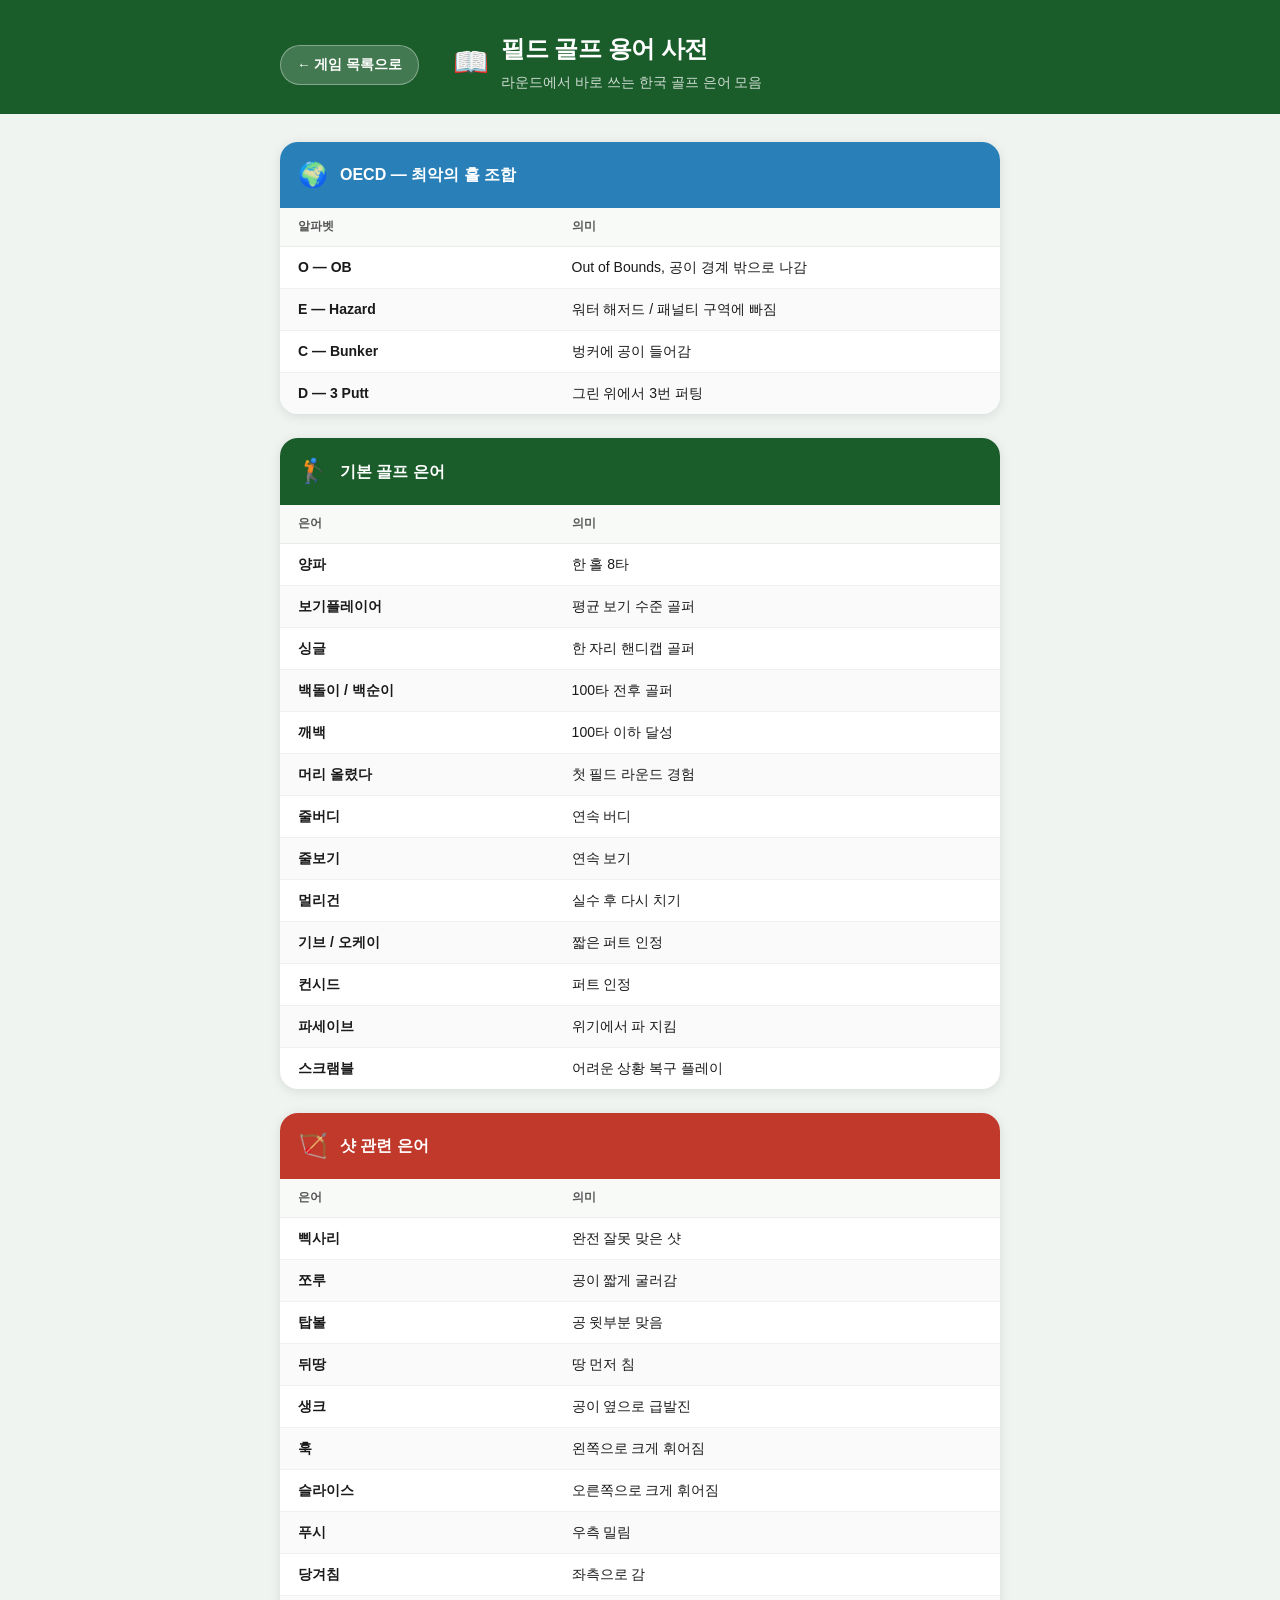
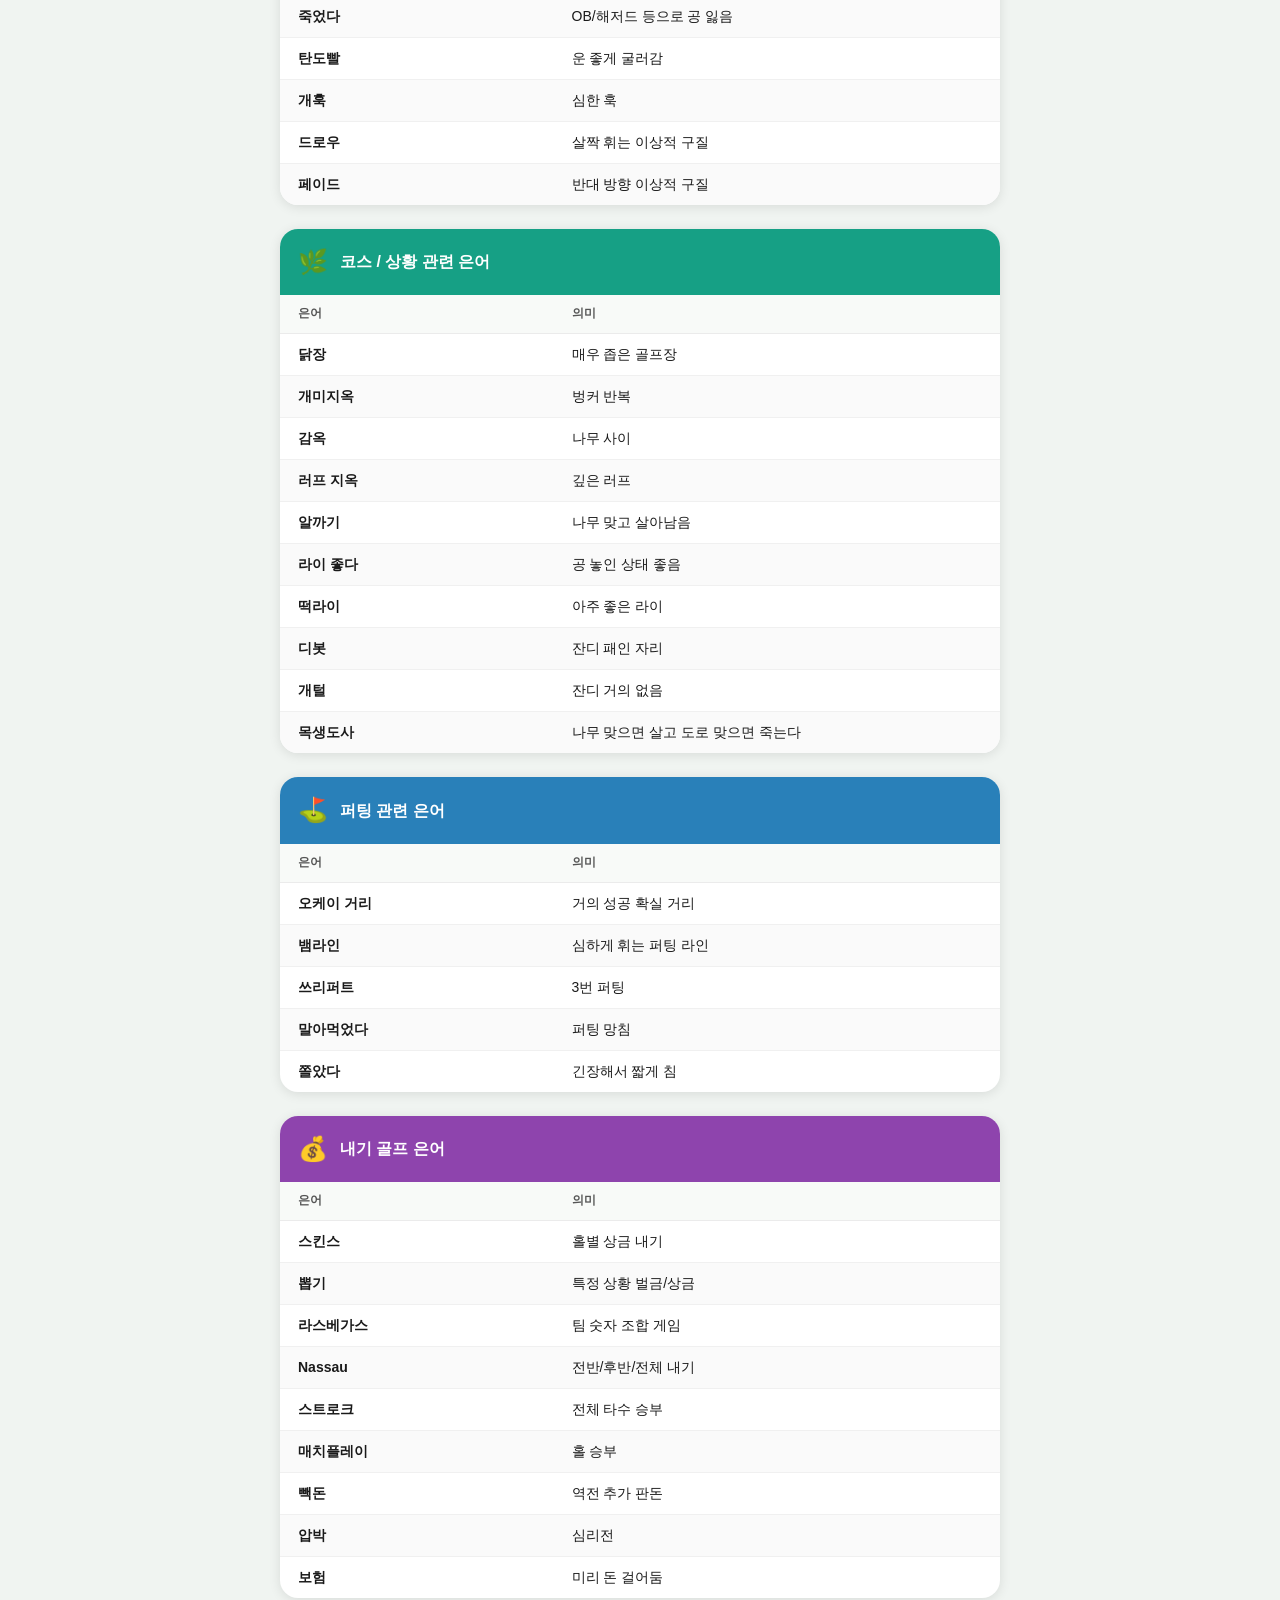
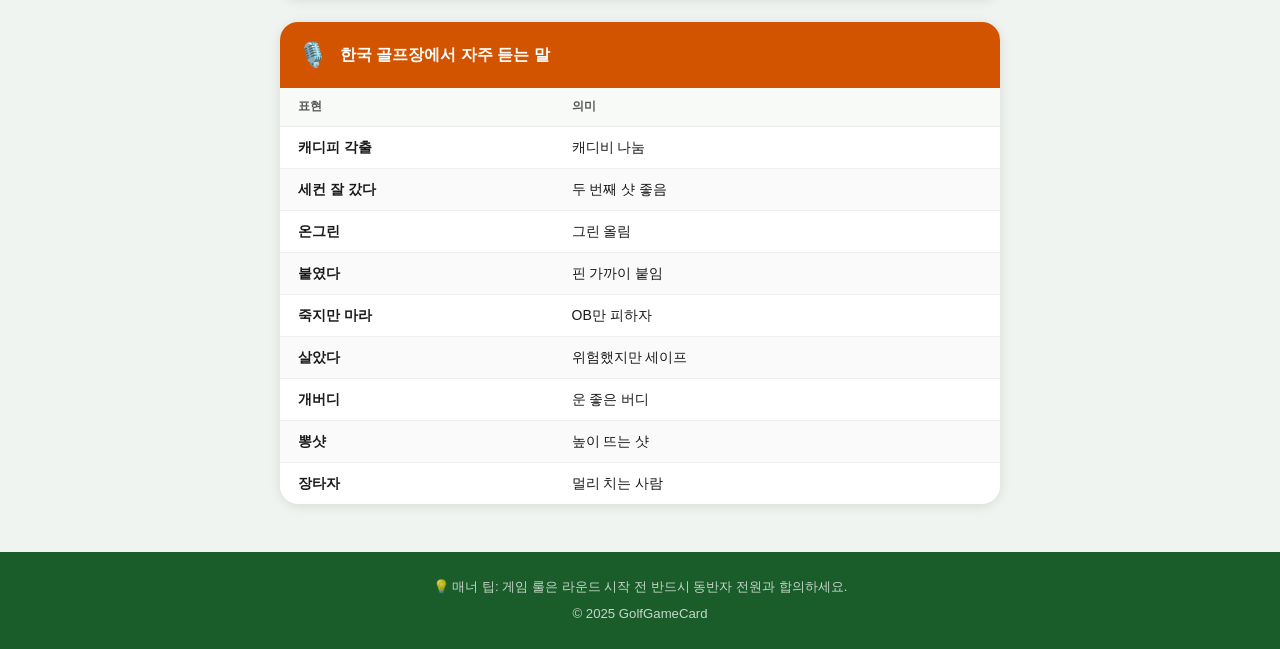
==== terms.html @ d5e6d437 "코스 은어에 목생도사 추가 Co-Authored-By: Claude Sonnet 4.6 <noreply@anthropic.com>" ====
<!DOCTYPE html>
<!-- 필드 골프 은어 및 용어 사전 페이지 -->
<html lang="ko">
<head>
  <meta charset="UTF-8">
  <meta name="viewport" content="width=device-width, initial-scale=1.0">
  <title>골프 용어 사전 — 잉거리의 골프 게임</title>
  <link rel="icon" type="image/svg+xml" href="favicon.svg">
  <link rel="stylesheet" href="golfgame.css">
  <style>
    .terms-container {
      max-width: 760px;
      margin: 28px auto 48px;
      padding: 0 20px;
      display: flex;
      flex-direction: column;
      gap: 24px;
    }

    .terms-section {
      border-radius: 18px;
      box-shadow: 0 2px 12px rgba(0,0,0,0.10);
      overflow: hidden;
      background: #fff;
    }

    .terms-section-header {
      display: flex;
      align-items: center;
      gap: 12px;
      padding: 14px 18px;
      color: #fff;
      font-weight: 700;
      font-size: 1rem;
    }

    .terms-section-header .emoji {
      font-size: 1.5rem;
      flex-shrink: 0;
    }

    .terms-table {
      width: 100%;
      border-collapse: collapse;
    }

    .terms-table th {
      padding: 9px 18px;
      font-size: 0.78rem;
      font-weight: 700;
      text-align: left;
      background: #f8faf8;
      color: #555;
      border-bottom: 1px solid #ebebeb;
    }

    .terms-table td {
      padding: 10px 18px;
      font-size: 0.875rem;
      border-bottom: 1px solid #f0f0f0;
      vertical-align: top;
      line-height: 1.5;
    }

    .terms-table tr:last-child td {
      border-bottom: none;
    }

    .terms-table tr:nth-child(even) td {
      background: #fafafa;
    }

    .terms-table td:first-child {
      font-weight: 700;
      white-space: nowrap;
      width: 38%;
    }

    .back-link {
      display: inline-flex;
      align-items: center;
      gap: 6px;
      margin: 20px 20px 0;
      padding: 8px 16px;
      background: rgba(255,255,255,0.18);
      color: #fff;
      border: 1px solid rgba(255,255,255,0.35);
      border-radius: 999px;
      font-size: 0.85rem;
      font-weight: 600;
      text-decoration: none;
      transition: background 0.2s;
    }

    .back-link:hover {
      background: rgba(255,255,255,0.28);
    }

    .terms-page-header {
      background: var(--color-primary);
      color: #fff;
      padding: 16px 20px 20px;
    }

    .terms-page-header .header-inner {
      max-width: 760px;
    }

    .terms-page-title {
      display: flex;
      align-items: center;
      gap: 12px;
      margin-top: 14px;
    }

    .terms-page-title h1 {
      font-size: clamp(1.1rem, 3vw, 1.5rem);
      font-weight: 700;
      letter-spacing: -0.02em;
    }

    .terms-page-title .page-icon {
      font-size: 1.8rem;
      flex-shrink: 0;
    }

    @media (max-width: 480px) {
      .terms-table td:first-child {
        width: 42%;
      }
    }
  </style>
</head>
<body>

  <header class="terms-page-header">
    <div class="header-inner">
      <a href="index.html" class="back-link">← 게임 목록으로</a>
      <div class="terms-page-title">
        <div class="page-icon">📖</div>
        <div>
          <h1>필드 골프 용어 사전</h1>
          <p class="site-subtitle">라운드에서 바로 쓰는 한국 골프 은어 모음</p>
        </div>
      </div>
    </div>
  </header>

  <main>
    <div class="terms-container">

      <!-- OECD -->
      <section class="terms-section">
        <div class="terms-section-header" style="background:#2980b9;">
          <span class="emoji">🌍</span>
          <span>OECD — 최악의 홀 조합</span>
        </div>
        <table class="terms-table">
          <thead><tr><th>알파벳</th><th>의미</th></tr></thead>
          <tbody>
            <tr><td>O — OB</td><td>Out of Bounds, 공이 경계 밖으로 나감</td></tr>
            <tr><td>E — Hazard</td><td>워터 해저드 / 패널티 구역에 빠짐</td></tr>
            <tr><td>C — Bunker</td><td>벙커에 공이 들어감</td></tr>
            <tr><td>D — 3 Putt</td><td>그린 위에서 3번 퍼팅</td></tr>
          </tbody>
        </table>
      </section>

      <!-- 기본 골프 은어 -->
      <section class="terms-section">
        <div class="terms-section-header" style="background:#1a5c2a;">
          <span class="emoji">🏌️</span>
          <span>기본 골프 은어</span>
        </div>
        <table class="terms-table">
          <thead><tr><th>은어</th><th>의미</th></tr></thead>
          <tbody>
            <tr><td>양파</td><td>한 홀 8타</td></tr>
            <tr><td>보기플레이어</td><td>평균 보기 수준 골퍼</td></tr>
            <tr><td>싱글</td><td>한 자리 핸디캡 골퍼</td></tr>
            <tr><td>백돌이 / 백순이</td><td>100타 전후 골퍼</td></tr>
            <tr><td>깨백</td><td>100타 이하 달성</td></tr>
            <tr><td>머리 올렸다</td><td>첫 필드 라운드 경험</td></tr>
            <tr><td>줄버디</td><td>연속 버디</td></tr>
            <tr><td>줄보기</td><td>연속 보기</td></tr>
            <tr><td>멀리건</td><td>실수 후 다시 치기</td></tr>
            <tr><td>기브 / 오케이</td><td>짧은 퍼트 인정</td></tr>
            <tr><td>컨시드</td><td>퍼트 인정</td></tr>
            <tr><td>파세이브</td><td>위기에서 파 지킴</td></tr>
            <tr><td>스크램블</td><td>어려운 상황 복구 플레이</td></tr>
          </tbody>
        </table>
      </section>

      <!-- 샷 관련 은어 -->
      <section class="terms-section">
        <div class="terms-section-header" style="background:#c0392b;">
          <span class="emoji">🏹</span>
          <span>샷 관련 은어</span>
        </div>
        <table class="terms-table">
          <thead><tr><th>은어</th><th>의미</th></tr></thead>
          <tbody>
            <tr><td>삑사리</td><td>완전 잘못 맞은 샷</td></tr>
            <tr><td>쪼루</td><td>공이 짧게 굴러감</td></tr>
            <tr><td>탑볼</td><td>공 윗부분 맞음</td></tr>
            <tr><td>뒤땅</td><td>땅 먼저 침</td></tr>
            <tr><td>생크</td><td>공이 옆으로 급발진</td></tr>
            <tr><td>훅</td><td>왼쪽으로 크게 휘어짐</td></tr>
            <tr><td>슬라이스</td><td>오른쪽으로 크게 휘어짐</td></tr>
            <tr><td>푸시</td><td>우측 밀림</td></tr>
            <tr><td>당겨침</td><td>좌측으로 감</td></tr>
            <tr><td>죽었다</td><td>OB/해저드 등으로 공 잃음</td></tr>
            <tr><td>탄도빨</td><td>운 좋게 굴러감</td></tr>
            <tr><td>개훅</td><td>심한 훅</td></tr>
            <tr><td>드로우</td><td>살짝 휘는 이상적 구질</td></tr>
            <tr><td>페이드</td><td>반대 방향 이상적 구질</td></tr>
          </tbody>
        </table>
      </section>

      <!-- 코스/상황 관련 은어 -->
      <section class="terms-section">
        <div class="terms-section-header" style="background:#16a085;">
          <span class="emoji">🌿</span>
          <span>코스 / 상황 관련 은어</span>
        </div>
        <table class="terms-table">
          <thead><tr><th>은어</th><th>의미</th></tr></thead>
          <tbody>
            <tr><td>닭장</td><td>매우 좁은 골프장</td></tr>
            <tr><td>개미지옥</td><td>벙커 반복</td></tr>
            <tr><td>감옥</td><td>나무 사이</td></tr>
            <tr><td>러프 지옥</td><td>깊은 러프</td></tr>
            <tr><td>알까기</td><td>나무 맞고 살아남음</td></tr>
            <tr><td>라이 좋다</td><td>공 놓인 상태 좋음</td></tr>
            <tr><td>떡라이</td><td>아주 좋은 라이</td></tr>
            <tr><td>디봇</td><td>잔디 패인 자리</td></tr>
            <tr><td>개털</td><td>잔디 거의 없음</td></tr>
            <tr><td>목생도사</td><td>나무 맞으면 살고 도로 맞으면 죽는다</td></tr>
          </tbody>
        </table>
      </section>

      <!-- 퍼팅 관련 은어 -->
      <section class="terms-section">
        <div class="terms-section-header" style="background:#2980b9;">
          <span class="emoji">⛳</span>
          <span>퍼팅 관련 은어</span>
        </div>
        <table class="terms-table">
          <thead><tr><th>은어</th><th>의미</th></tr></thead>
          <tbody>
            <tr><td>오케이 거리</td><td>거의 성공 확실 거리</td></tr>
            <tr><td>뱀라인</td><td>심하게 휘는 퍼팅 라인</td></tr>
            <tr><td>쓰리퍼트</td><td>3번 퍼팅</td></tr>
            <tr><td>말아먹었다</td><td>퍼팅 망침</td></tr>
            <tr><td>쫄았다</td><td>긴장해서 짧게 침</td></tr>
          </tbody>
        </table>
      </section>

      <!-- 내기 골프 은어 -->
      <section class="terms-section">
        <div class="terms-section-header" style="background:#8e44ad;">
          <span class="emoji">💰</span>
          <span>내기 골프 은어</span>
        </div>
        <table class="terms-table">
          <thead><tr><th>은어</th><th>의미</th></tr></thead>
          <tbody>
            <tr><td>스킨스</td><td>홀별 상금 내기</td></tr>
            <tr><td>뽑기</td><td>특정 상황 벌금/상금</td></tr>
            <tr><td>라스베가스</td><td>팀 숫자 조합 게임</td></tr>
            <tr><td>Nassau</td><td>전반/후반/전체 내기</td></tr>
            <tr><td>스트로크</td><td>전체 타수 승부</td></tr>
            <tr><td>매치플레이</td><td>홀 승부</td></tr>
            <tr><td>빽돈</td><td>역전 추가 판돈</td></tr>
            <tr><td>압박</td><td>심리전</td></tr>
            <tr><td>보험</td><td>미리 돈 걸어둠</td></tr>
          </tbody>
        </table>
      </section>

      <!-- 한국 골프장에서 자주 듣는 말 -->
      <section class="terms-section">
        <div class="terms-section-header" style="background:#d35400;">
          <span class="emoji">🎙️</span>
          <span>한국 골프장에서 자주 듣는 말</span>
        </div>
        <table class="terms-table">
          <thead><tr><th>표현</th><th>의미</th></tr></thead>
          <tbody>
            <tr><td>캐디피 각출</td><td>캐디비 나눔</td></tr>
            <tr><td>세컨 잘 갔다</td><td>두 번째 샷 좋음</td></tr>
            <tr><td>온그린</td><td>그린 올림</td></tr>
            <tr><td>붙였다</td><td>핀 가까이 붙임</td></tr>
            <tr><td>죽지만 마라</td><td>OB만 피하자</td></tr>
            <tr><td>살았다</td><td>위험했지만 세이프</td></tr>
            <tr><td>개버디</td><td>운 좋은 버디</td></tr>
            <tr><td>뽕샷</td><td>높이 뜨는 샷</td></tr>
            <tr><td>장타자</td><td>멀리 치는 사람</td></tr>
          </tbody>
        </table>
      </section>

    </div>
  </main>

  <footer class="site-footer">
    <p>💡 매너 팁: 게임 룰은 라운드 시작 전 반드시 동반자 전원과 합의하세요.</p>
    <p>© 2025 GolfGameCard</p>
  </footer>

</body>
</html>
---- golfgame.css ----
/* 골프 게임 도감 전체 스타일 — Flip 카드 + 반응형 레이아웃 */

/* ── 변수 ── */
:root {
  --color-primary: #1a5c2a;
  --color-bg: #f0f4f1;
  --color-card-front: #ffffff;
  --color-text: #1a1a1a;
  --color-text-muted: #777;
  --color-text-on-dark: #ffffff;
  --color-accent: #f5a623;
  --color-star-filled: #f5a623;
  --color-star-empty: #ddd;
  --radius-card: 18px;
  --shadow-card: 0 2px 12px rgba(0, 0, 0, 0.10);
  --shadow-card-hover: 0 8px 28px rgba(0, 0, 0, 0.18);
  --transition-flip: 0.6s ease;
  --card-min-height: 380px;
  --card-color: #1a5c2a;
}

/* ── 리셋 & 기본 ── */
*, *::before, *::after {
  box-sizing: border-box;
  margin: 0;
  padding: 0;
}

body {
  font-family: -apple-system, BlinkMacSystemFont, "Noto Sans KR", "Apple SD Gothic Neo", sans-serif;
  background: var(--color-bg);
  color: var(--color-text);
  line-height: 1.6;
  min-height: 100vh;
  display: flex;
  flex-direction: column;
}

.sr-only {
  position: absolute;
  width: 1px;
  height: 1px;
  overflow: hidden;
  clip: rect(0, 0, 0, 0);
  white-space: nowrap;
}

/* ── 헤더 ── */
.site-header {
  background: var(--color-primary);
  color: var(--color-text-on-dark);
  padding: 16px 20px;
}

.header-inner {
  max-width: 1000px;
  margin: 0 auto;
  display: flex;
  align-items: center;
  gap: 14px;
}

.header-icon {
  font-size: 2.2rem;
  line-height: 1;
  flex-shrink: 0;
}

.header-text {
  display: flex;
  flex-direction: column;
}

.site-title {
  font-size: clamp(1.1rem, 3vw, 1.5rem);
  font-weight: 700;
  letter-spacing: -0.02em;
  line-height: 1.2;
}

.site-subtitle {
  margin-top: 3px;
  font-size: clamp(0.78rem, 2vw, 0.875rem);
  opacity: 0.8;
}

.terms-link {
  margin-left: auto;
  flex-shrink: 0;
  padding: 7px 14px;
  background: rgba(255,255,255,0.15);
  color: #fff;
  border: 1px solid rgba(255,255,255,0.35);
  border-radius: 999px;
  font-size: 0.82rem;
  font-weight: 600;
  text-decoration: none;
  white-space: nowrap;
  transition: background 0.2s;
}

.terms-link:hover {
  background: rgba(255,255,255,0.28);
}

/* ── 컨트롤 바 ── */
.controls {
  max-width: 1000px;
  margin: 28px auto 0;
  padding: 0 20px;
  display: flex;
  flex-wrap: nowrap;
  gap: 10px;
  align-items: center;
  justify-content: space-between;
}

.filter-group {
  display: flex;
  flex-wrap: nowrap;
  gap: 8px;
  overflow-x: auto;
  -webkit-overflow-scrolling: touch;
  scrollbar-width: none;
  flex: 1;
  min-width: 0;
}

.filter-group::-webkit-scrollbar {
  display: none;
}

.filter-btn {
  padding: 8px 18px;
  flex-shrink: 0;
  border: 2px solid var(--color-primary);
  border-radius: 999px;
  background: transparent;
  color: var(--color-primary);
  font-size: 0.875rem;
  font-weight: 600;
  cursor: pointer;
  transition: background 0.2s, color 0.2s;
}

.filter-btn:hover,
.filter-btn.active {
  background: var(--color-primary);
  color: #fff;
}

.sort-group select {
  padding: 8px 14px;
  border: 2px solid var(--color-primary);
  border-radius: 8px;
  background: #fff;
  color: var(--color-primary);
  font-size: 0.875rem;
  font-weight: 600;
  cursor: pointer;
  outline: none;
}

.sort-group select:focus {
  box-shadow: 0 0 0 3px rgba(26, 92, 42, 0.2);
}

/* ── 카드 그리드 ── */
.card-grid {
  max-width: 1000px;
  margin: 28px auto 48px;
  padding: 0 20px;
  display: grid;
  grid-template-columns: 1fr;
  column-gap: 28px;
  row-gap: 40px;
}

@media (min-width: 481px) {
  .card-grid {
    grid-template-columns: repeat(2, 1fr);
    column-gap: 24px;
    row-gap: 36px;
  }
}

@media (min-width: 769px) {
  .card-grid {
    grid-template-columns: repeat(3, 1fr);
    column-gap: 28px;
    row-gap: 40px;
  }
}

@media (min-width: 1201px) {
  .card-grid {
    max-width: 1320px;
    grid-template-columns: repeat(4, 1fr);
    column-gap: 28px;
    row-gap: 40px;
  }
}

/* ── Flip 카드 ── */
.card-container {
  perspective: 1000px;
  cursor: pointer;
}

.card-container:focus {
  outline: 3px solid var(--card-color);
  outline-offset: 4px;
  border-radius: var(--radius-card);
}

.card-inner {
  display: grid;
  grid-template-areas: "card";
  transition: transform var(--transition-flip);
  transform-style: preserve-3d;
}

.card-container.is-flipped .card-inner {
  transform: rotateY(180deg);
}

/* 플립 시 앞면을 흐름에서 제거 → 뒷면 콘텐츠 높이로 카드 크기 결정 */
.card-container.is-flipped .card-front {
  position: absolute;
  top: 0;
  left: 0;
  width: 100%;
}

.card-front,
.card-back {
  grid-area: card;
  backface-visibility: hidden;
  -webkit-backface-visibility: hidden;
  width: 100%;
  border-radius: var(--radius-card);
  box-shadow: var(--shadow-card);
  display: flex;
  flex-direction: column;
}

.card-container:hover .card-front,
.card-container:hover .card-back {
  box-shadow: var(--shadow-card-hover);
}

/* ── 카드 앞면 ── */
.card-front {
  background: var(--color-card-front);
}

/* 컬러 헤더 밴드 */
.card-header {
  background: var(--card-color);
  padding: 14px 16px;
  color: #fff;
  flex-shrink: 0;
  display: flex;
  align-items: center;
  gap: 12px;
  border-radius: var(--radius-card) var(--radius-card) 0 0;
}

.card-front-emoji {
  font-size: 1.8rem;
  line-height: 1;
  flex-shrink: 0;
  filter: drop-shadow(0 1px 2px rgba(0,0,0,0.2));
}

.card-header-text {
  display: flex;
  flex-direction: column;
  min-width: 0;
}

.card-front-name {
  font-size: 1.1rem;
  font-weight: 700;
  letter-spacing: -0.01em;
  line-height: 1.2;
}

.card-front-name-en {
  font-size: 0.75rem;
  opacity: 0.8;
  margin-top: 2px;
}

/* 카드 본문 */
.card-body {
  padding: 16px 20px 20px;
  display: flex;
  flex-direction: column;
  flex: 1;
}

.card-divider {
  border: none;
  border-top: 1px solid #efefef;
  margin: 10px 0;
}

.card-stars-row {
  display: flex;
  align-items: center;
  gap: 8px;
  font-size: 0.8rem;
  color: var(--color-text-muted);
  margin-bottom: 4px;
}

.stars {
  letter-spacing: 1px;
  font-size: 0.82rem;
  color: var(--color-star-filled);
}

.stars .empty {
  color: var(--color-star-empty);
}

.card-summary {
  font-size: 0.875rem;
  color: var(--color-text);
  margin: 10px 0 8px;
  flex: 1;
  line-height: 1.55;
}

.card-target {
  font-size: 0.78rem;
  color: var(--color-text-muted);
  margin-bottom: 12px;
}

.card-target strong {
  color: var(--card-color);
}

.card-tags {
  display: flex;
  flex-wrap: wrap;
  gap: 6px;
  margin-bottom: 14px;
}

.tag {
  font-size: 0.72rem;
  padding: 3px 10px;
  border-radius: 999px;
  background: color-mix(in srgb, var(--card-color) 12%, white);
  color: var(--card-color);
  font-weight: 600;
}

.card-flip-btn {
  margin-top: auto;
  padding: 10px 0;
  background: var(--card-color);
  color: #fff;
  border: none;
  border-radius: 10px;
  font-size: 0.875rem;
  font-weight: 600;
  cursor: pointer;
  pointer-events: none;
  transition: opacity 0.2s;
  text-align: center;
}

.card-container:hover .card-flip-btn {
  opacity: 0.88;
}

/* ── 카드 뒷면 ── */
.card-back {
  background: var(--card-color);
  color: var(--color-text-on-dark);
  transform: rotateY(180deg);
  padding: 22px 20px 20px;
}

.card-back-title {
  font-size: 1rem;
  font-weight: 700;
  margin-bottom: 14px;
  opacity: 0.95;
}

.card-rules {
  list-style: none;
  flex: 1;
  display: flex;
  flex-direction: column;
  gap: 9px;
  margin-bottom: 14px;
  counter-reset: rule-counter;
}

.card-rules li {
  font-size: 0.825rem;
  line-height: 1.55;
  padding-left: 22px;
  position: relative;
  opacity: 0.9;
}

.card-rules li::before {
  content: counter(rule-counter) ".";
  counter-increment: rule-counter;
  position: absolute;
  left: 0;
  font-weight: 700;
  color: var(--color-accent);
}

.card-tip {
  font-size: 0.8rem;
  background: rgba(255, 255, 255, 0.14);
  border-left: 3px solid var(--color-accent);
  padding: 8px 10px;
  border-radius: 0 8px 8px 0;
  margin-bottom: 14px;
  line-height: 1.5;
}

.card-tip-label {
  font-weight: 700;
  color: var(--color-accent);
  font-size: 0.75rem;
  display: block;
  margin-bottom: 3px;
}

.card-back-btn {
  margin-top: auto;
  padding: 10px 0;
  background: rgba(255, 255, 255, 0.18);
  color: #fff;
  border: 1px solid rgba(255, 255, 255, 0.35);
  border-radius: 10px;
  font-size: 0.875rem;
  font-weight: 600;
  cursor: pointer;
  pointer-events: none;
  transition: background 0.2s;
  text-align: center;
}

.card-container:hover .card-back-btn {
  background: rgba(255, 255, 255, 0.28);
}

/* ── 빈 상태 ── */
.empty-state {
  grid-column: 1 / -1;
  text-align: center;
  padding: 60px 0;
  color: var(--color-text-muted);
  font-size: 1rem;
}

/* ── 푸터 ── */
.site-footer {
  margin-top: auto;
  background: var(--color-primary);
  color: rgba(255, 255, 255, 0.75);
  text-align: center;
  padding: 22px 16px;
  font-size: 0.825rem;
  line-height: 2;
}
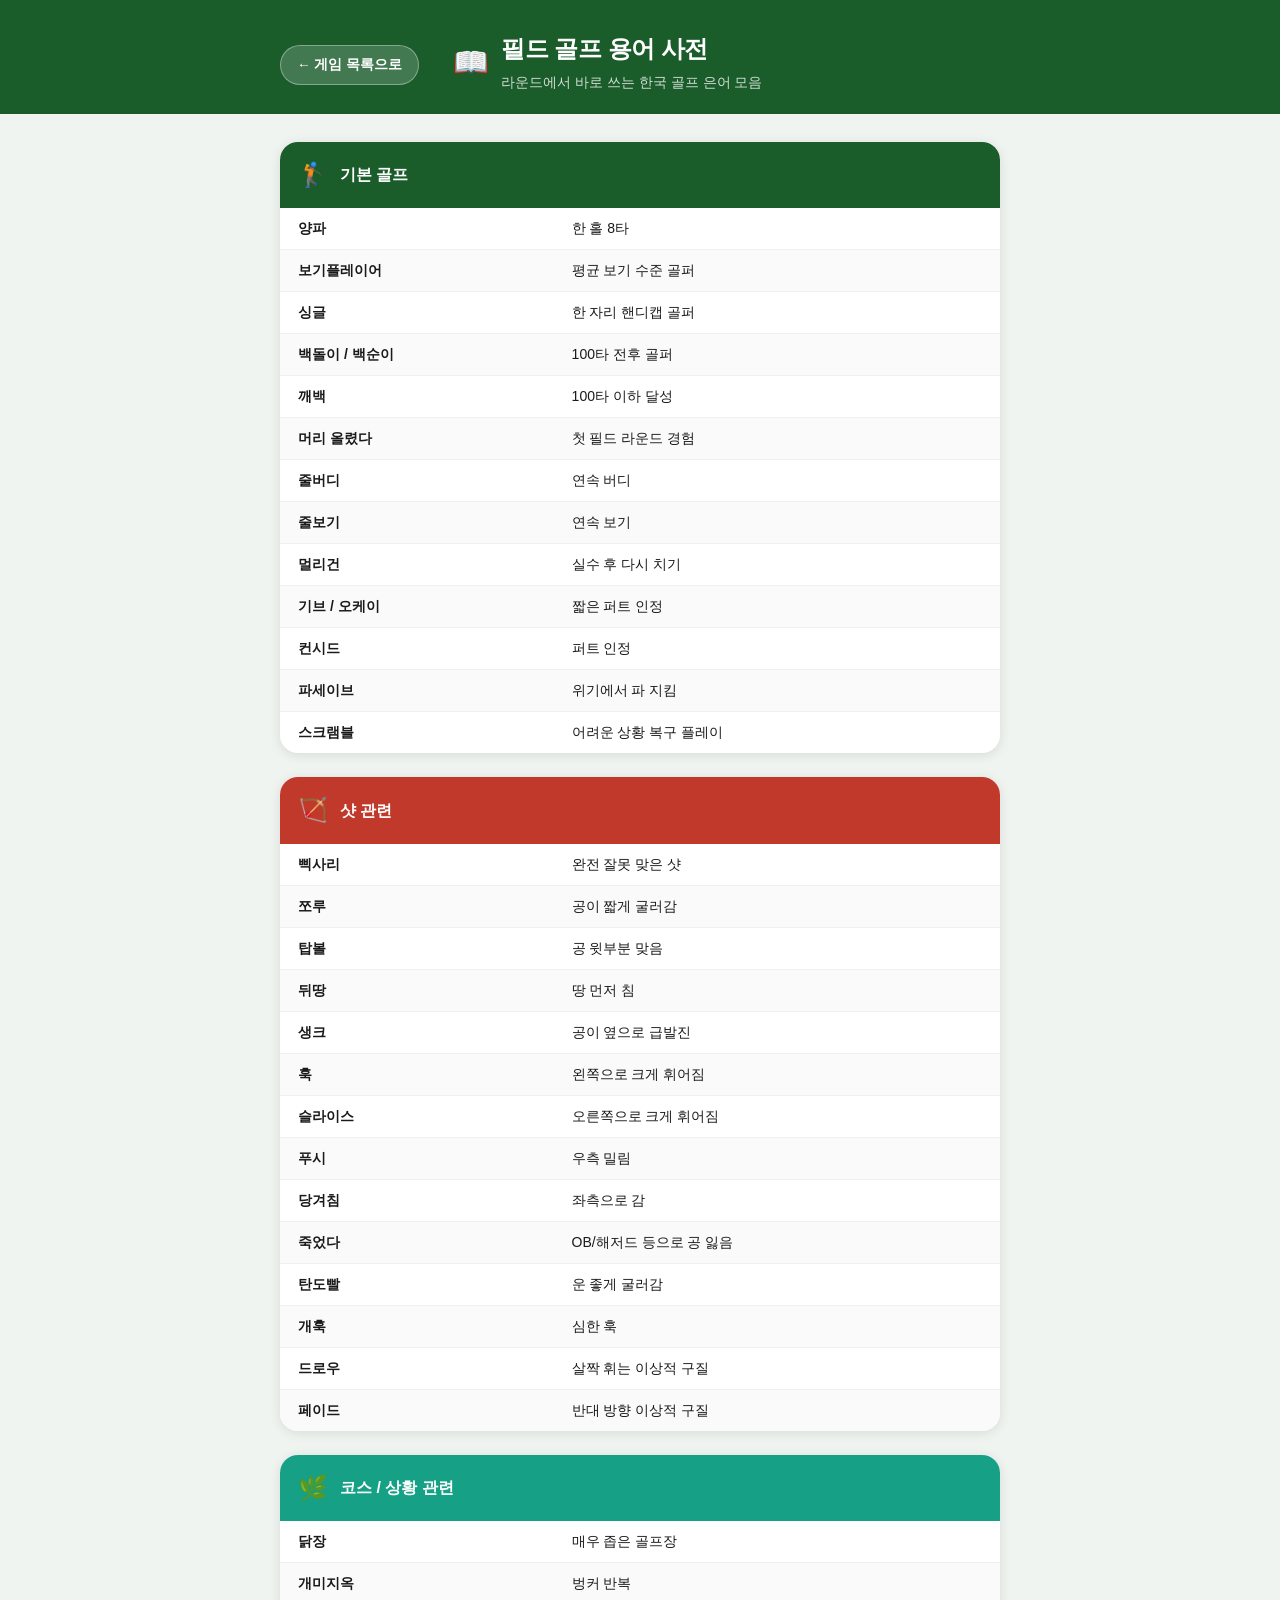
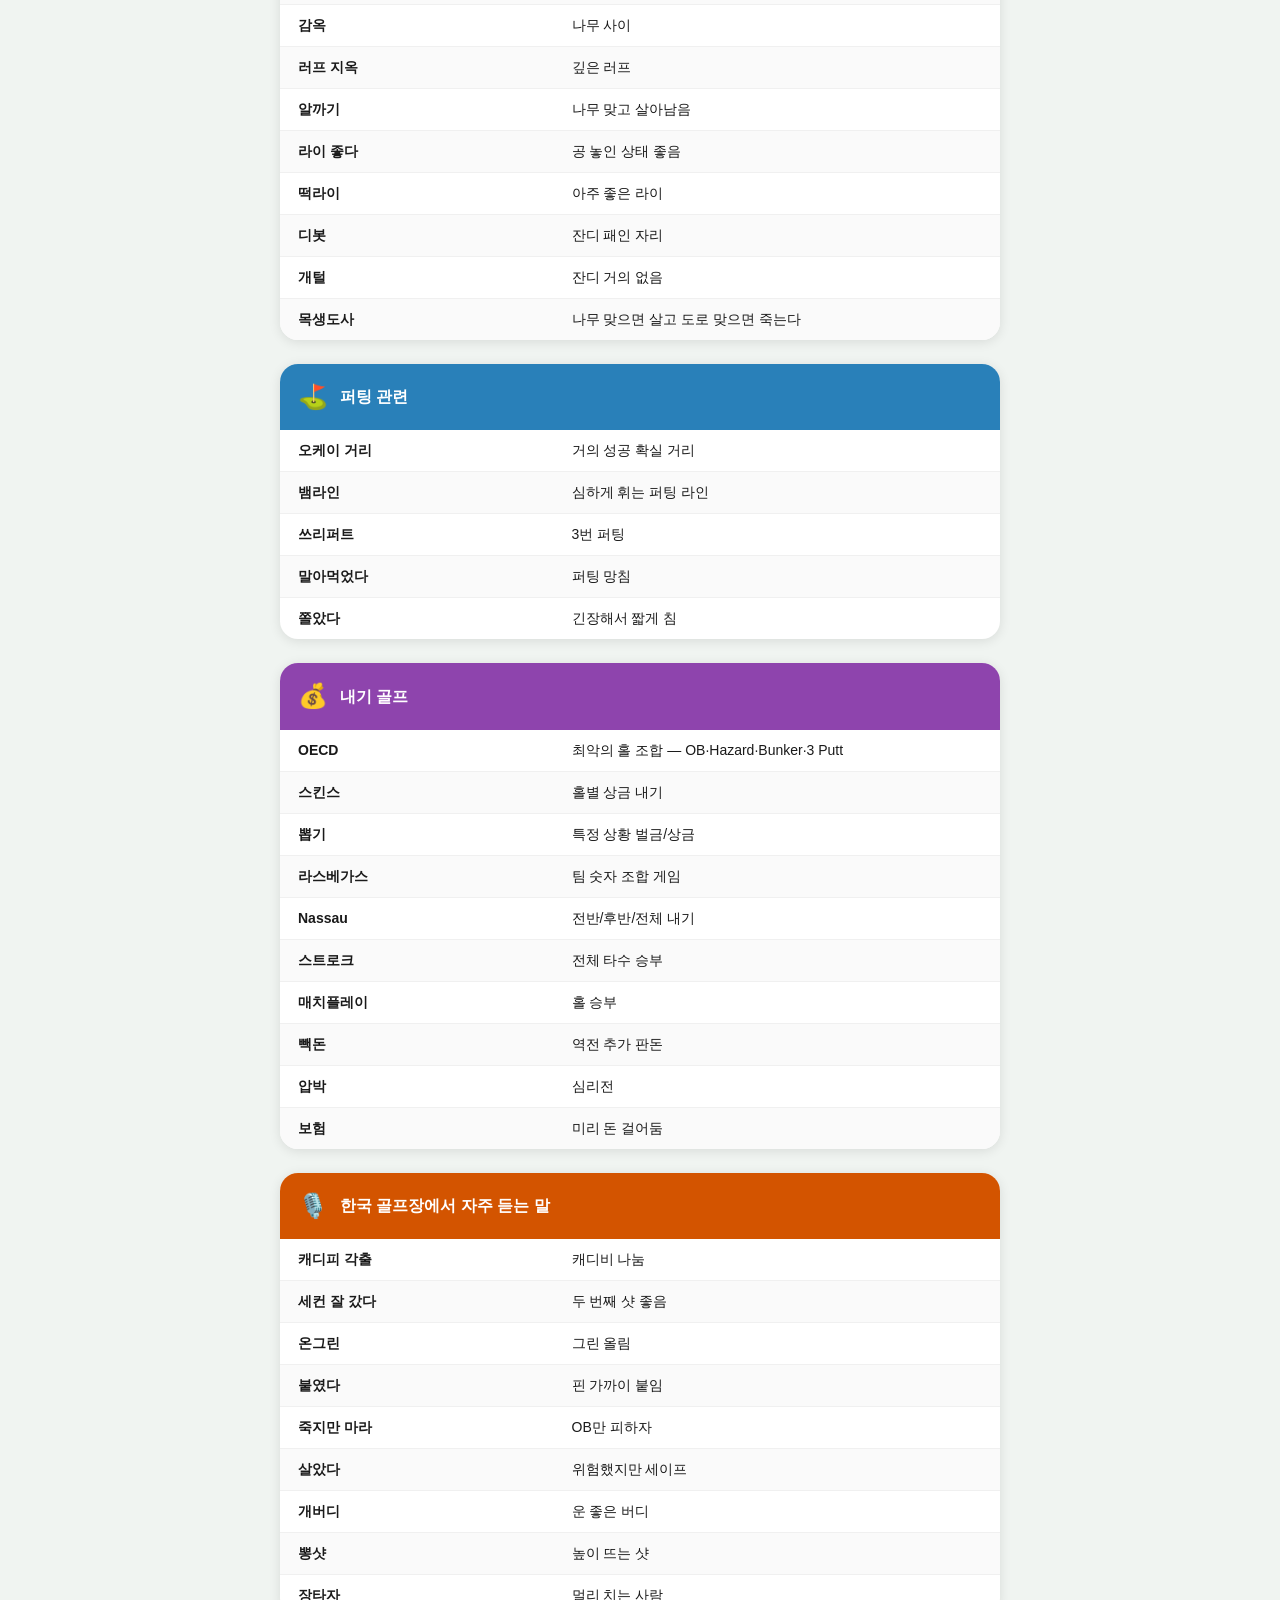
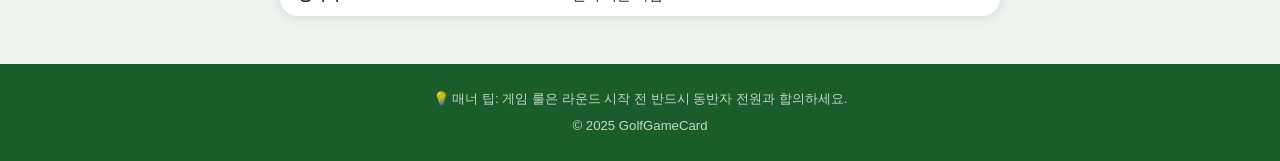
==== commit ec40e75d: "용어 사전 개선: OECD 섹션 재구성 및 헤더 정리 - OECD 독립 섹션 제거, 내기 골프 섹션에 항목으로 통합 - 각 섹션 타이틀에서 '은어' 제거 - 각 테이블 헤더(the" ====
--- a/terms.html
+++ b/terms.html
@@ -149,31 +149,13 @@
   <main>
     <div class="terms-container">
 
-      <!-- OECD -->
-      <section class="terms-section">
-        <div class="terms-section-header" style="background:#2980b9;">
-          <span class="emoji">🌍</span>
-          <span>OECD — 최악의 홀 조합</span>
-        </div>
-        <table class="terms-table">
-          <thead><tr><th>알파벳</th><th>의미</th></tr></thead>
-          <tbody>
-            <tr><td>O — OB</td><td>Out of Bounds, 공이 경계 밖으로 나감</td></tr>
-            <tr><td>E — Hazard</td><td>워터 해저드 / 패널티 구역에 빠짐</td></tr>
-            <tr><td>C — Bunker</td><td>벙커에 공이 들어감</td></tr>
-            <tr><td>D — 3 Putt</td><td>그린 위에서 3번 퍼팅</td></tr>
-          </tbody>
-        </table>
-      </section>
-
       <!-- 기본 골프 은어 -->
       <section class="terms-section">
         <div class="terms-section-header" style="background:#1a5c2a;">
           <span class="emoji">🏌️</span>
-          <span>기본 골프 은어</span>
-        </div>
-        <table class="terms-table">
-          <thead><tr><th>은어</th><th>의미</th></tr></thead>
+          <span>기본 골프</span>
+        </div>
+        <table class="terms-table">
           <tbody>
             <tr><td>양파</td><td>한 홀 8타</td></tr>
             <tr><td>보기플레이어</td><td>평균 보기 수준 골퍼</td></tr>
@@ -196,10 +178,9 @@
       <section class="terms-section">
         <div class="terms-section-header" style="background:#c0392b;">
           <span class="emoji">🏹</span>
-          <span>샷 관련 은어</span>
-        </div>
-        <table class="terms-table">
-          <thead><tr><th>은어</th><th>의미</th></tr></thead>
+          <span>샷 관련</span>
+        </div>
+        <table class="terms-table">
           <tbody>
             <tr><td>삑사리</td><td>완전 잘못 맞은 샷</td></tr>
             <tr><td>쪼루</td><td>공이 짧게 굴러감</td></tr>
@@ -223,10 +204,9 @@
       <section class="terms-section">
         <div class="terms-section-header" style="background:#16a085;">
           <span class="emoji">🌿</span>
-          <span>코스 / 상황 관련 은어</span>
-        </div>
-        <table class="terms-table">
-          <thead><tr><th>은어</th><th>의미</th></tr></thead>
+          <span>코스 / 상황 관련</span>
+        </div>
+        <table class="terms-table">
           <tbody>
             <tr><td>닭장</td><td>매우 좁은 골프장</td></tr>
             <tr><td>개미지옥</td><td>벙커 반복</td></tr>
@@ -246,10 +226,9 @@
       <section class="terms-section">
         <div class="terms-section-header" style="background:#2980b9;">
           <span class="emoji">⛳</span>
-          <span>퍼팅 관련 은어</span>
-        </div>
-        <table class="terms-table">
-          <thead><tr><th>은어</th><th>의미</th></tr></thead>
+          <span>퍼팅 관련</span>
+        </div>
+        <table class="terms-table">
           <tbody>
             <tr><td>오케이 거리</td><td>거의 성공 확실 거리</td></tr>
             <tr><td>뱀라인</td><td>심하게 휘는 퍼팅 라인</td></tr>
@@ -264,11 +243,11 @@
       <section class="terms-section">
         <div class="terms-section-header" style="background:#8e44ad;">
           <span class="emoji">💰</span>
-          <span>내기 골프 은어</span>
-        </div>
-        <table class="terms-table">
-          <thead><tr><th>은어</th><th>의미</th></tr></thead>
-          <tbody>
+          <span>내기 골프</span>
+        </div>
+        <table class="terms-table">
+          <tbody>
+            <tr><td>OECD</td><td>최악의 홀 조합 — OB·Hazard·Bunker·3 Putt</td></tr>
             <tr><td>스킨스</td><td>홀별 상금 내기</td></tr>
             <tr><td>뽑기</td><td>특정 상황 벌금/상금</td></tr>
             <tr><td>라스베가스</td><td>팀 숫자 조합 게임</td></tr>
@@ -289,7 +268,6 @@
           <span>한국 골프장에서 자주 듣는 말</span>
         </div>
         <table class="terms-table">
-          <thead><tr><th>표현</th><th>의미</th></tr></thead>
           <tbody>
             <tr><td>캐디피 각출</td><td>캐디비 나눔</td></tr>
             <tr><td>세컨 잘 갔다</td><td>두 번째 샷 좋음</td></tr>
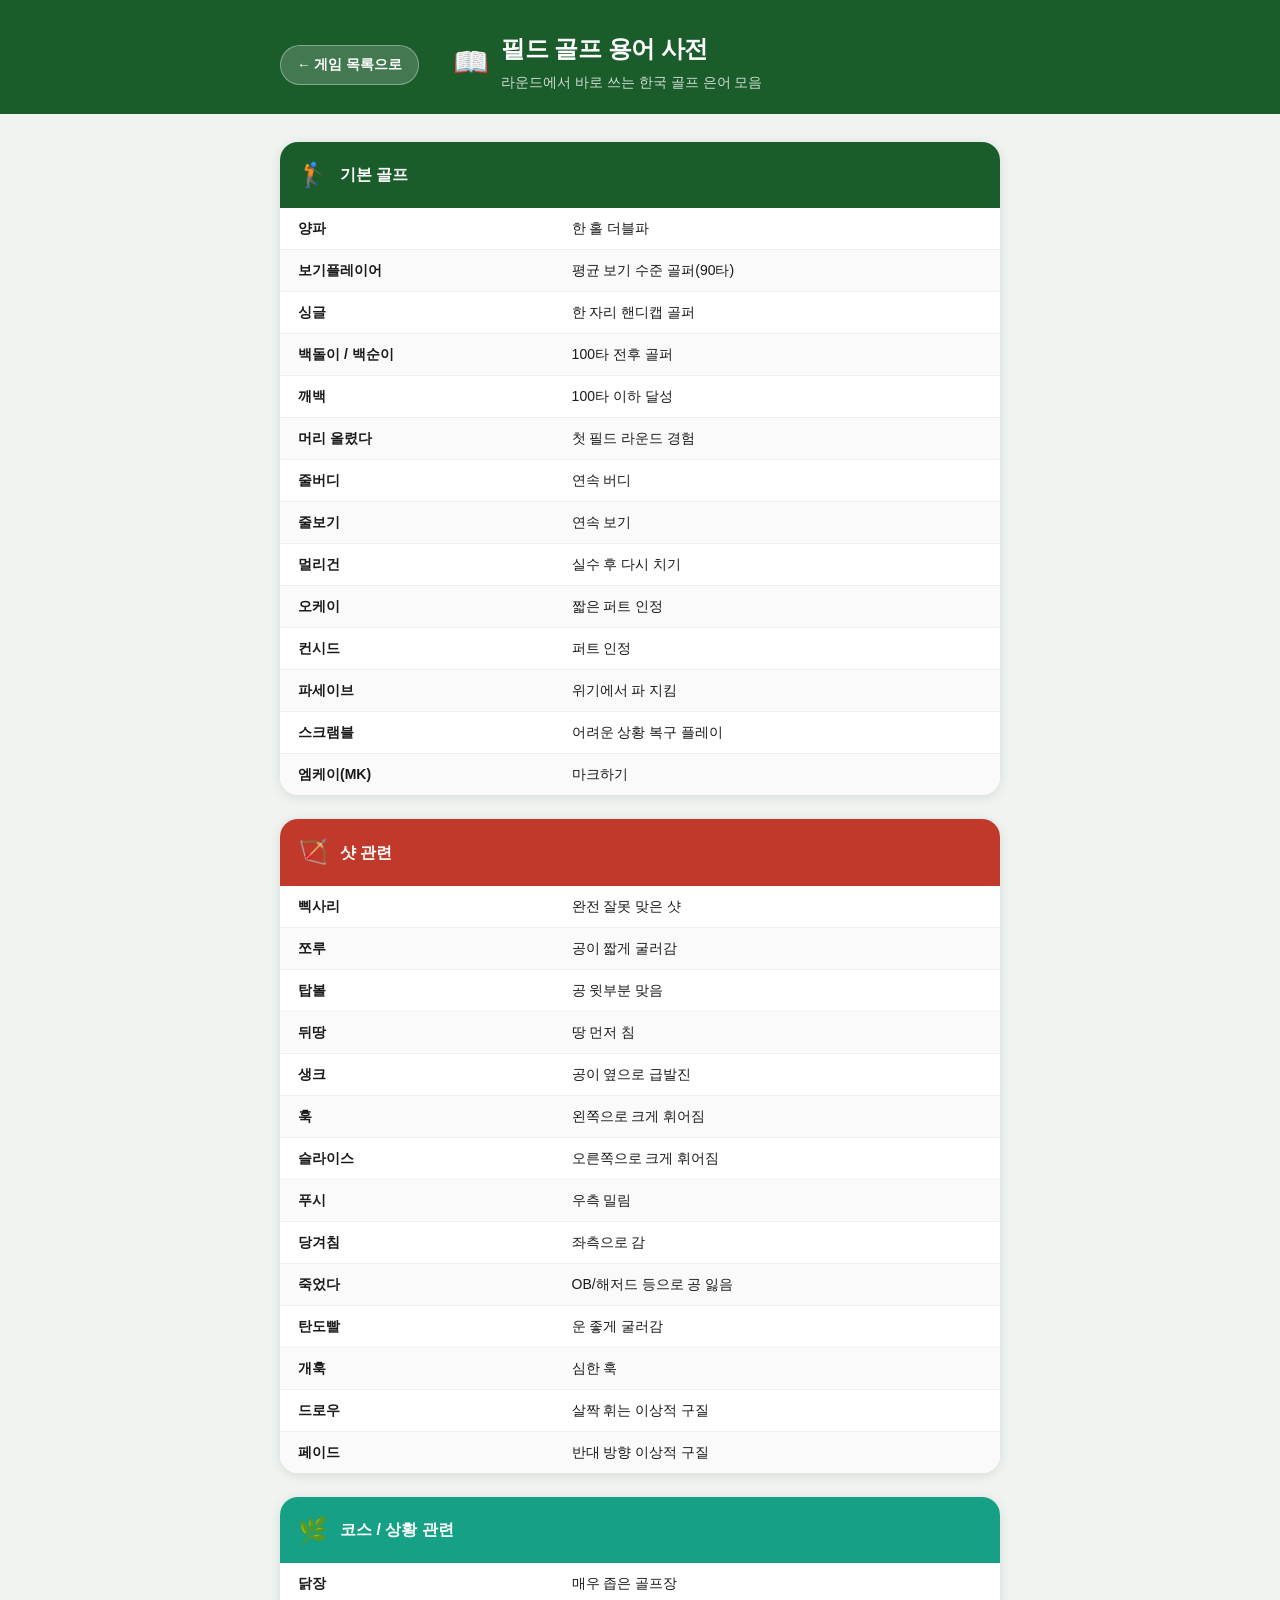
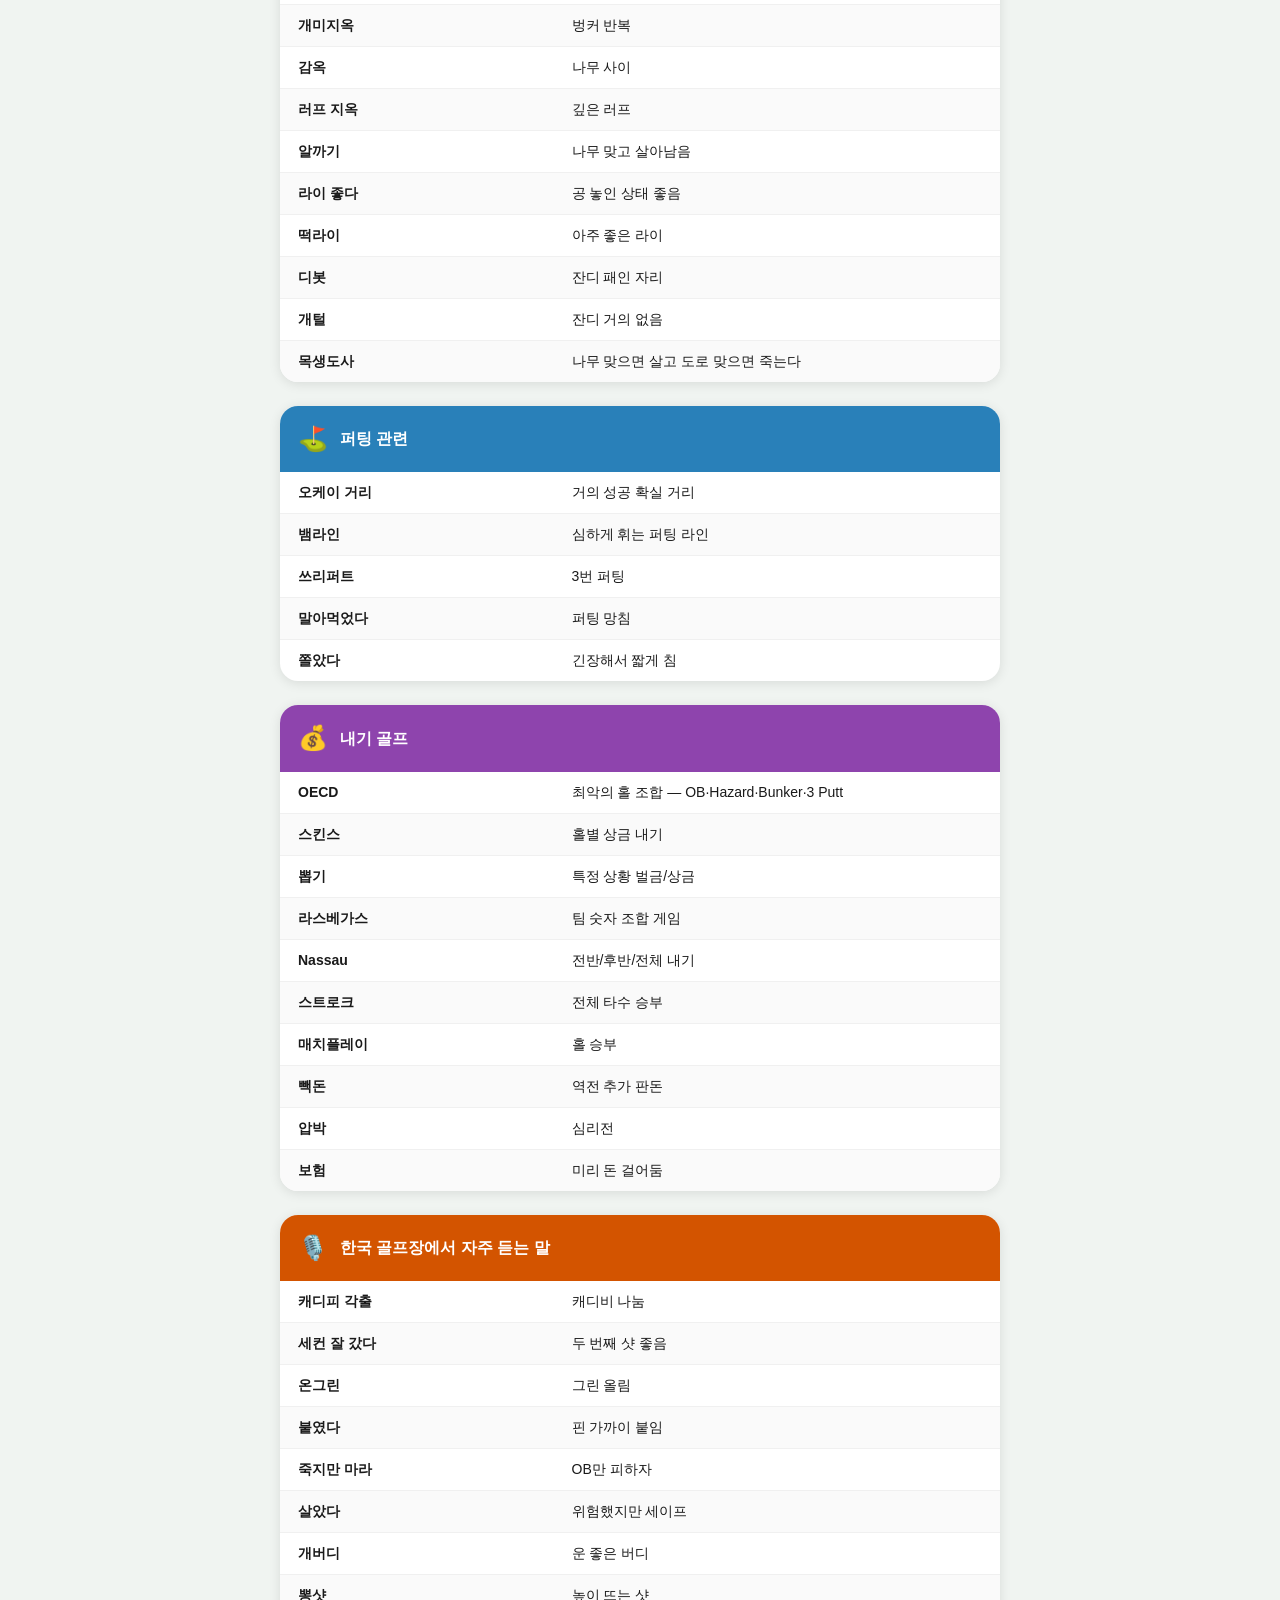
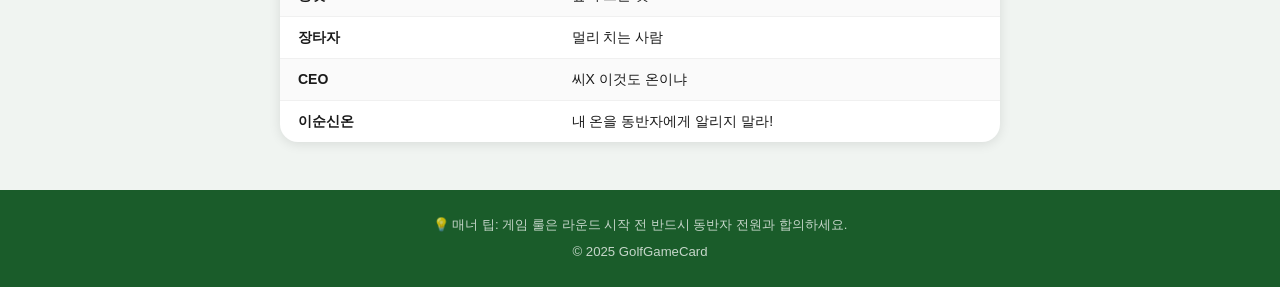
==== commit b794dba6: "용어 사전 내용 보강 - 양파: 8타 → 더블파로 수정 - 보기플레이어: 90타 추가 - 기브/오케이 → 오케이로 수정 - 기본 골프에 엠케이(MK) 추가 - 한국 골프장 표현에 " ====
--- a/terms.html
+++ b/terms.html
@@ -157,8 +157,8 @@
         </div>
         <table class="terms-table">
           <tbody>
-            <tr><td>양파</td><td>한 홀 8타</td></tr>
-            <tr><td>보기플레이어</td><td>평균 보기 수준 골퍼</td></tr>
+            <tr><td>양파</td><td>한 홀 더블파</td></tr>
+            <tr><td>보기플레이어</td><td>평균 보기 수준 골퍼(90타)</td></tr>
             <tr><td>싱글</td><td>한 자리 핸디캡 골퍼</td></tr>
             <tr><td>백돌이 / 백순이</td><td>100타 전후 골퍼</td></tr>
             <tr><td>깨백</td><td>100타 이하 달성</td></tr>
@@ -166,10 +166,11 @@
             <tr><td>줄버디</td><td>연속 버디</td></tr>
             <tr><td>줄보기</td><td>연속 보기</td></tr>
             <tr><td>멀리건</td><td>실수 후 다시 치기</td></tr>
-            <tr><td>기브 / 오케이</td><td>짧은 퍼트 인정</td></tr>
+            <tr><td>오케이</td><td>짧은 퍼트 인정</td></tr>
             <tr><td>컨시드</td><td>퍼트 인정</td></tr>
             <tr><td>파세이브</td><td>위기에서 파 지킴</td></tr>
             <tr><td>스크램블</td><td>어려운 상황 복구 플레이</td></tr>
+            <tr><td>엠케이(MK)</td><td>마크하기</td></tr>
           </tbody>
         </table>
       </section>
@@ -278,6 +279,8 @@
             <tr><td>개버디</td><td>운 좋은 버디</td></tr>
             <tr><td>뽕샷</td><td>높이 뜨는 샷</td></tr>
             <tr><td>장타자</td><td>멀리 치는 사람</td></tr>
+            <tr><td>CEO</td><td>씨X 이것도 온이냐</td></tr>
+            <tr><td>이순신온</td><td>내 온을 동반자에게 알리지 말라!</td></tr>
           </tbody>
         </table>
       </section>
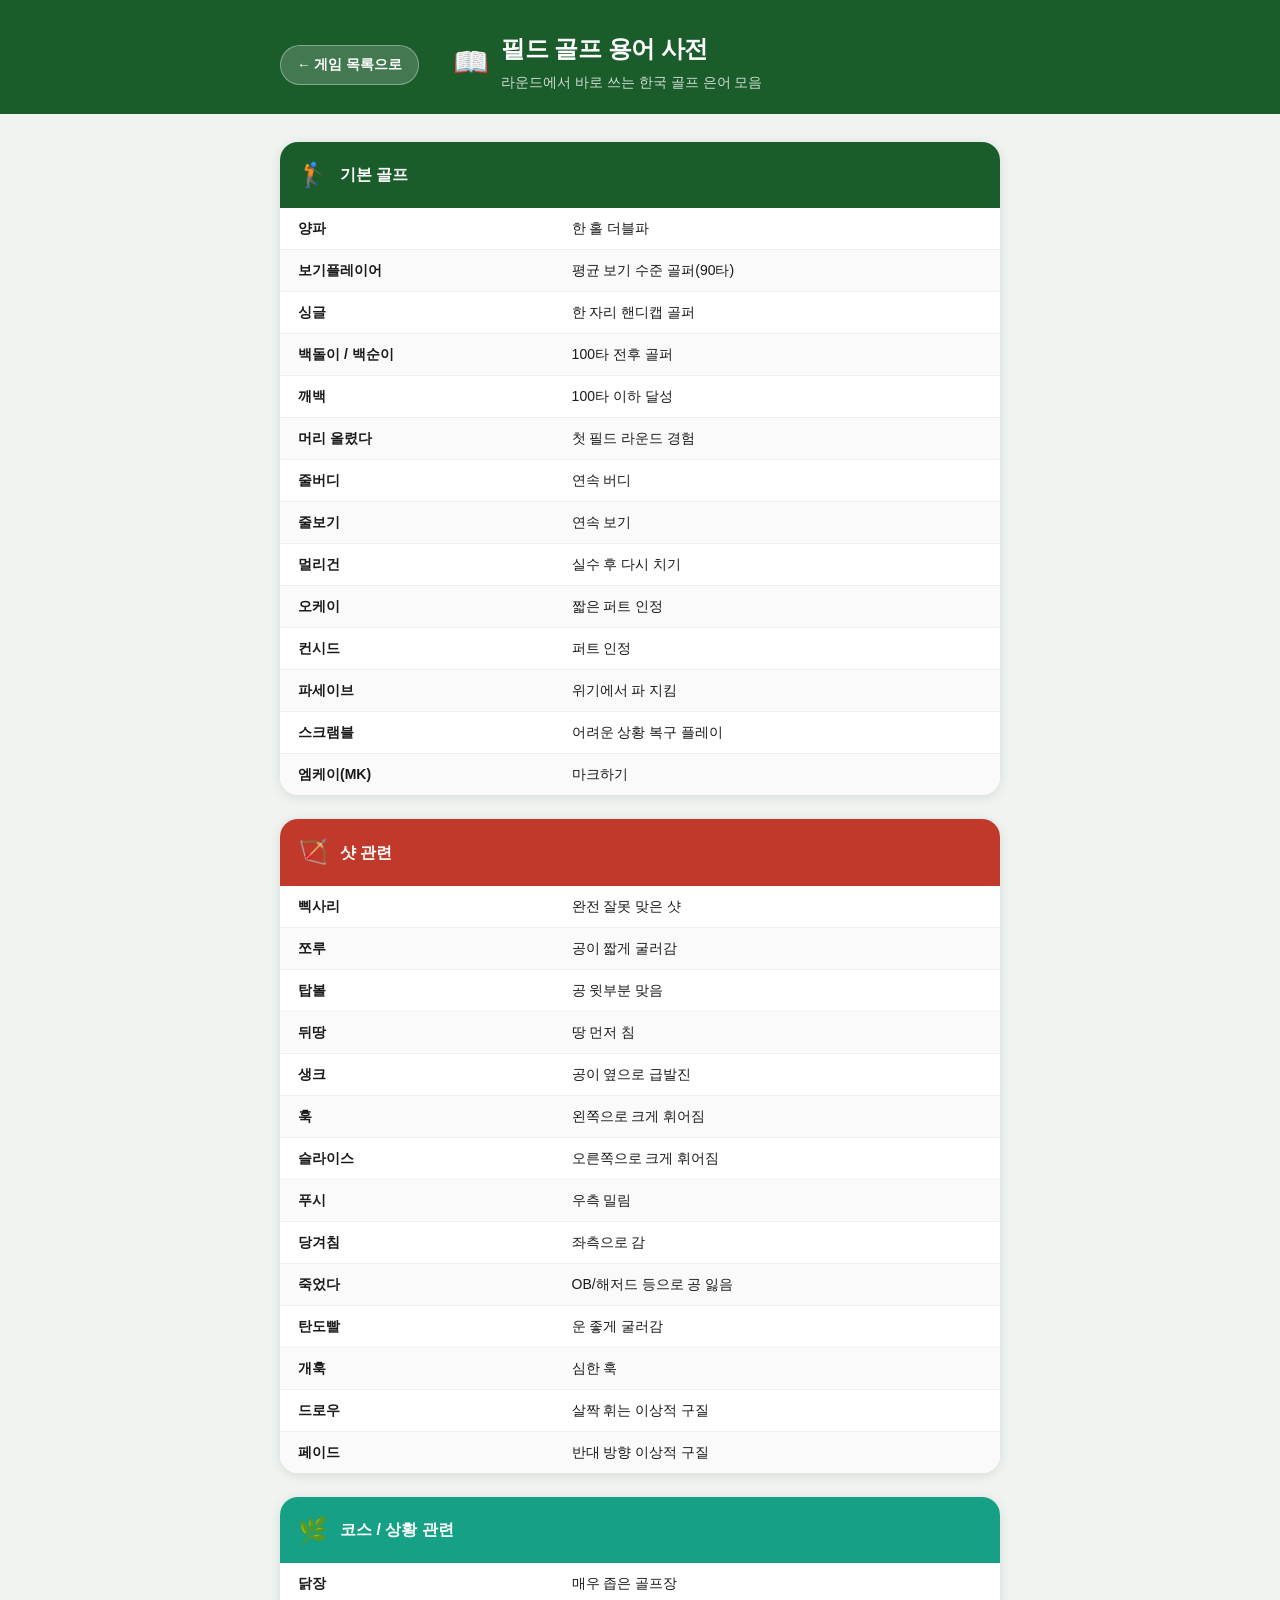
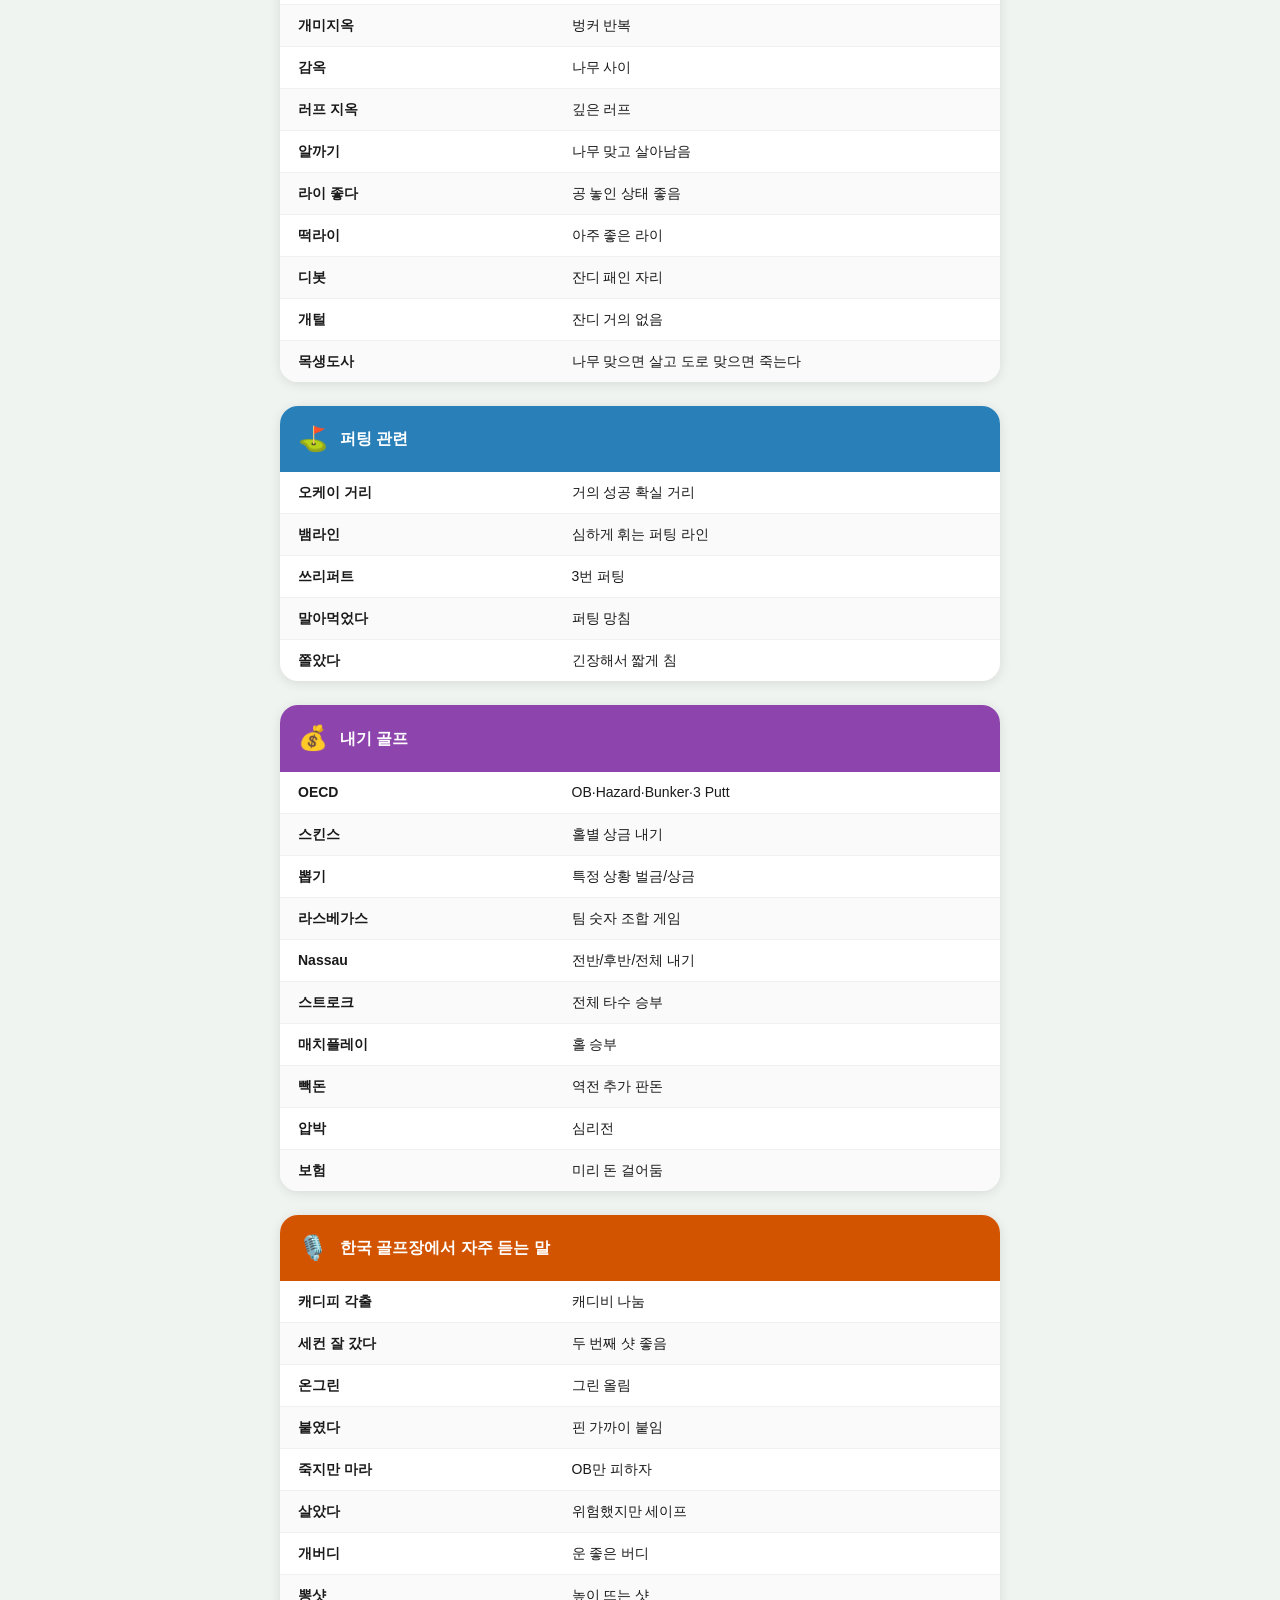
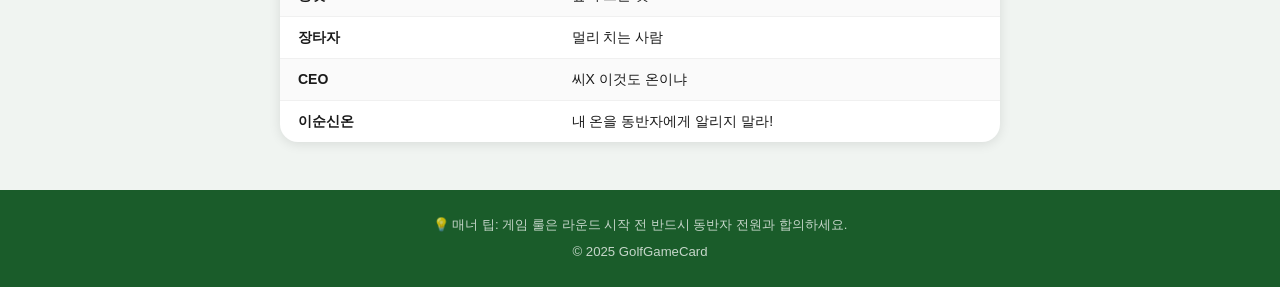
==== commit 70df9149: "OECD 설명에서 '최악의 홀 조합 —' 텍스트 제거 Co-Authored-By: Claude Sonnet 4.6 <noreply@anthropic.com>" ====
--- a/terms.html
+++ b/terms.html
@@ -248,7 +248,7 @@
         </div>
         <table class="terms-table">
           <tbody>
-            <tr><td>OECD</td><td>최악의 홀 조합 — OB·Hazard·Bunker·3 Putt</td></tr>
+            <tr><td>OECD</td><td>OB·Hazard·Bunker·3 Putt</td></tr>
             <tr><td>스킨스</td><td>홀별 상금 내기</td></tr>
             <tr><td>뽑기</td><td>특정 상황 벌금/상금</td></tr>
             <tr><td>라스베가스</td><td>팀 숫자 조합 게임</td></tr>
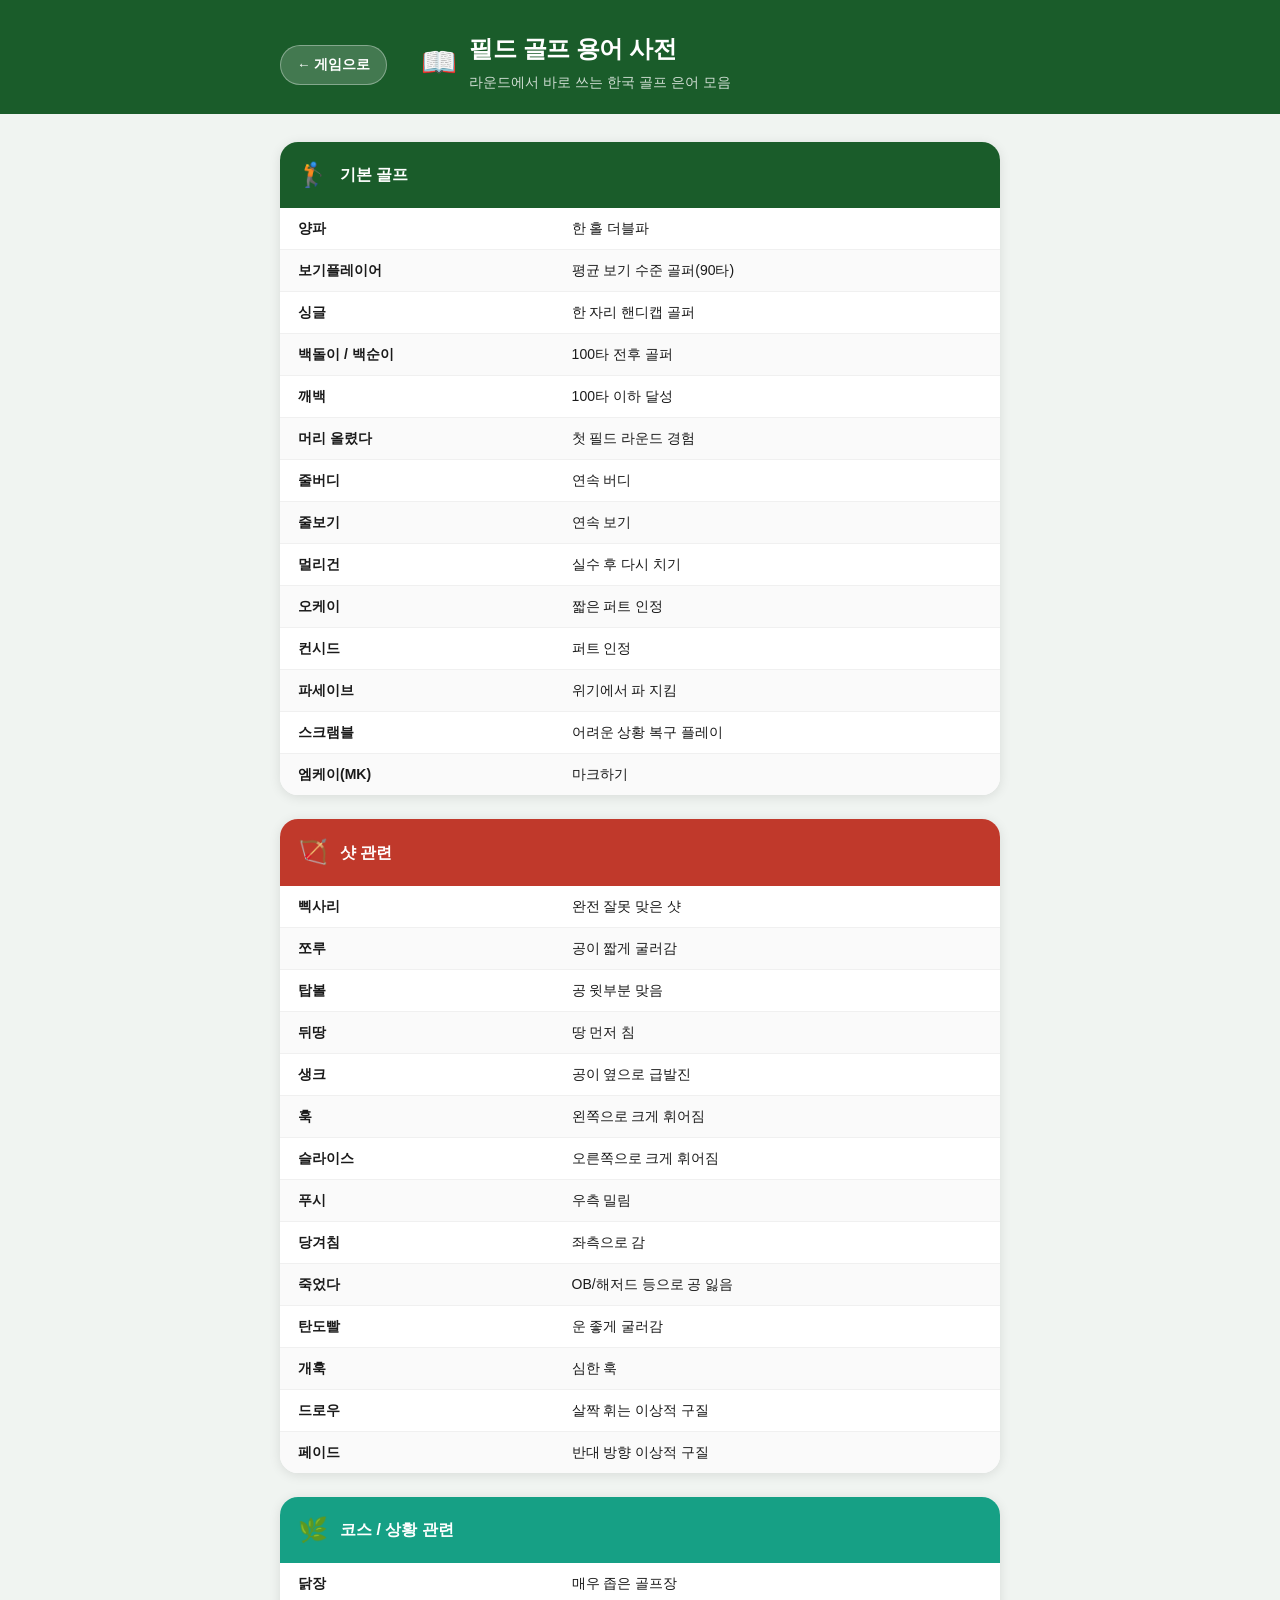
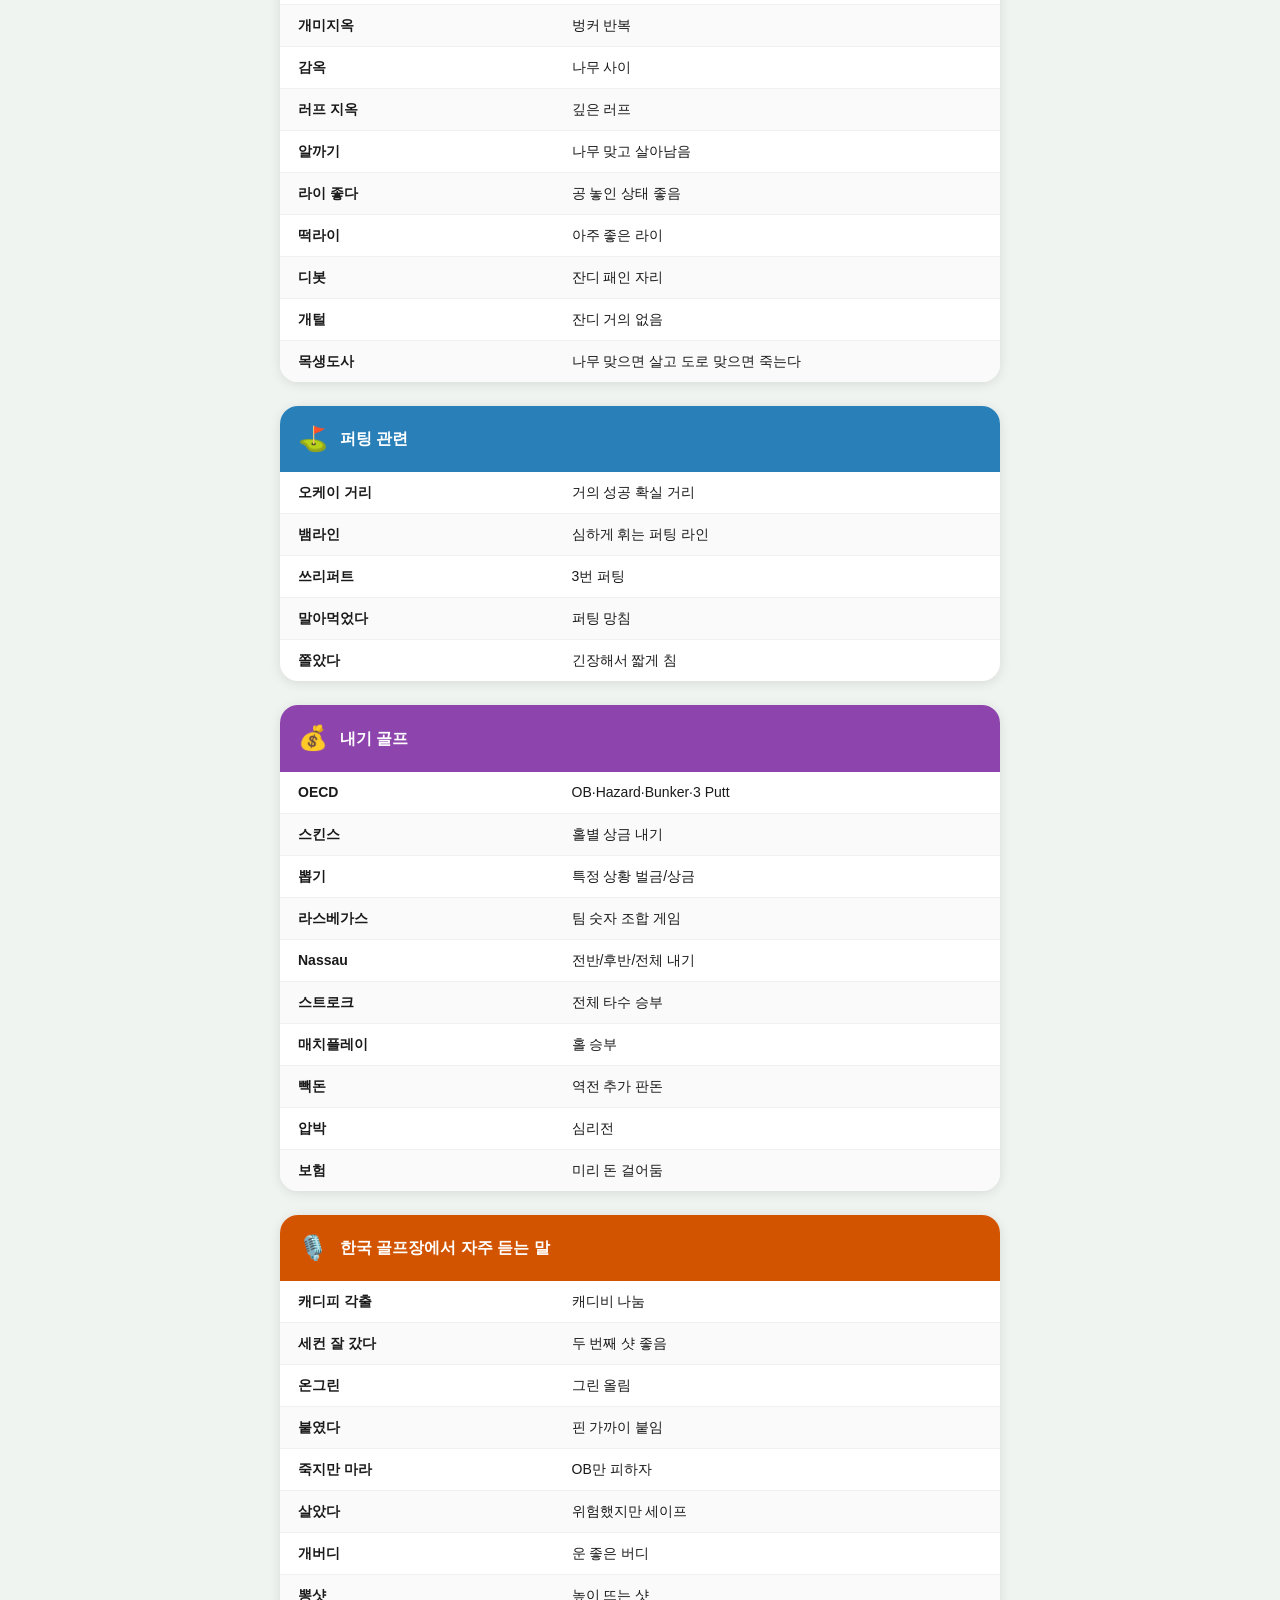
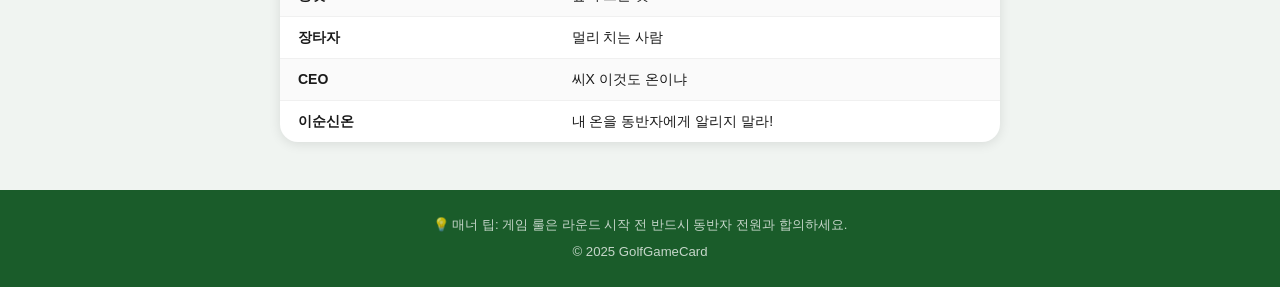
==== commit bc9b58ee: "용어 사전 뒤로가기 링크 텍스트 수정 Co-Authored-By: Claude Sonnet 4.6 <noreply@anthropic.com>" ====
--- a/terms.html
+++ b/terms.html
@@ -135,7 +135,7 @@
 
   <header class="terms-page-header">
     <div class="header-inner">
-      <a href="index.html" class="back-link">← 게임 목록으로</a>
+      <a href="index.html" class="back-link">← 게임으로</a>
       <div class="terms-page-title">
         <div class="page-icon">📖</div>
         <div>
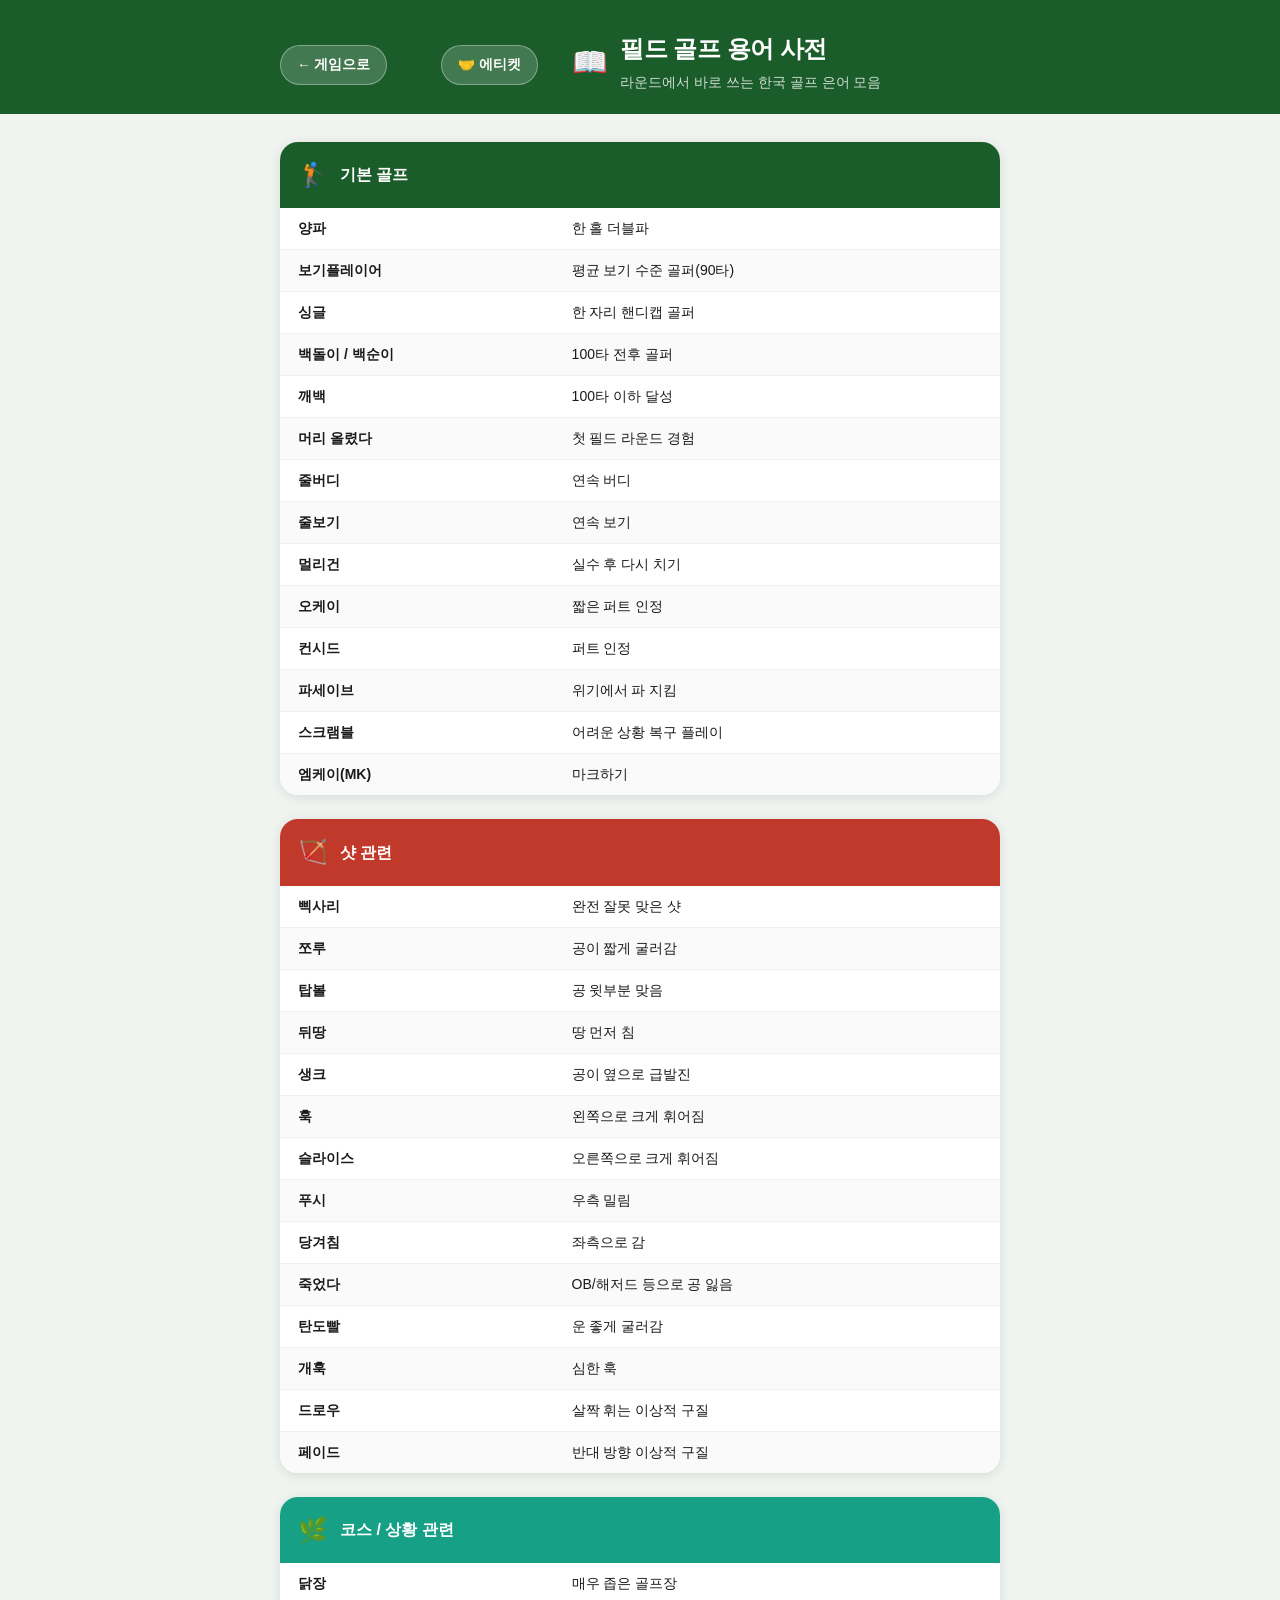
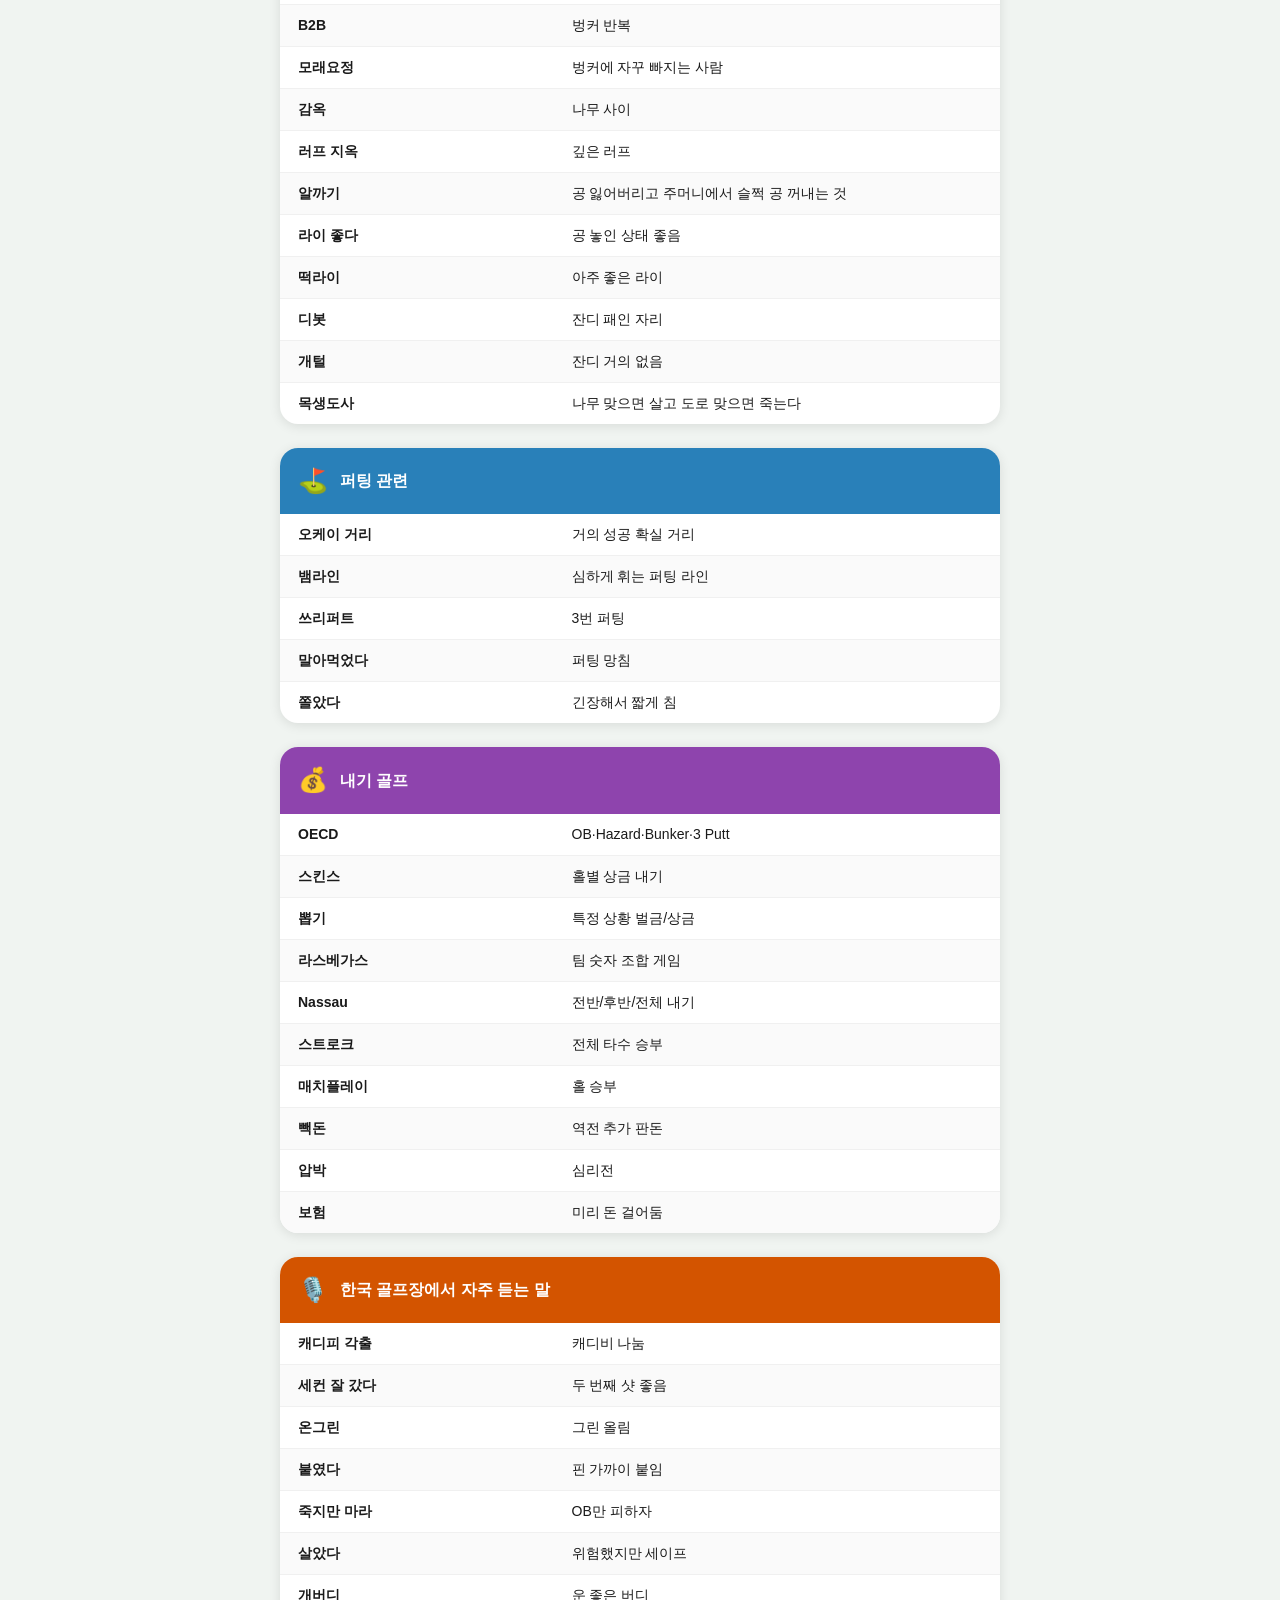
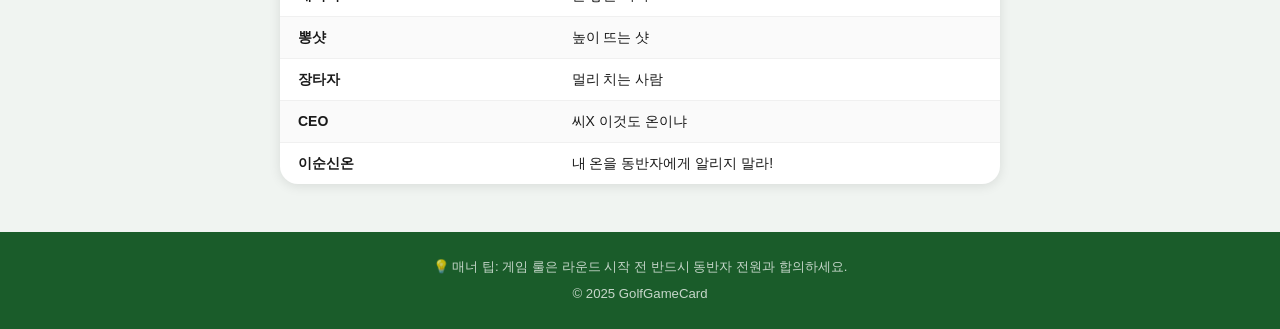
==== commit 5c282a76: "골프 에티켓 사전 페이지 추가 - etiquette.html 신규 생성 (티잉그라운드/페어웨이/그린/속도/배려/복장/안전 7개 섹션) - index.html 헤더에 에티켓 링크 추" ====
--- a/terms.html
+++ b/terms.html
@@ -136,6 +136,7 @@
   <header class="terms-page-header">
     <div class="header-inner">
       <a href="index.html" class="back-link">← 게임으로</a>
+      <a href="etiquette.html" class="back-link">🤝 에티켓</a>
       <div class="terms-page-title">
         <div class="page-icon">📖</div>
         <div>
@@ -210,10 +211,11 @@
         <table class="terms-table">
           <tbody>
             <tr><td>닭장</td><td>매우 좁은 골프장</td></tr>
-            <tr><td>개미지옥</td><td>벙커 반복</td></tr>
+            <tr><td>B2B</td><td>벙커 반복</td></tr>
+            <tr><td>모래요정</td><td>벙커에 자꾸 빠지는 사람</td></tr>
             <tr><td>감옥</td><td>나무 사이</td></tr>
             <tr><td>러프 지옥</td><td>깊은 러프</td></tr>
-            <tr><td>알까기</td><td>나무 맞고 살아남음</td></tr>
+            <tr><td>알까기</td><td>공 잃어버리고 주머니에서 슬쩍 공 꺼내는 것</td></tr>
             <tr><td>라이 좋다</td><td>공 놓인 상태 좋음</td></tr>
             <tr><td>떡라이</td><td>아주 좋은 라이</td></tr>
             <tr><td>디봇</td><td>잔디 패인 자리</td></tr>
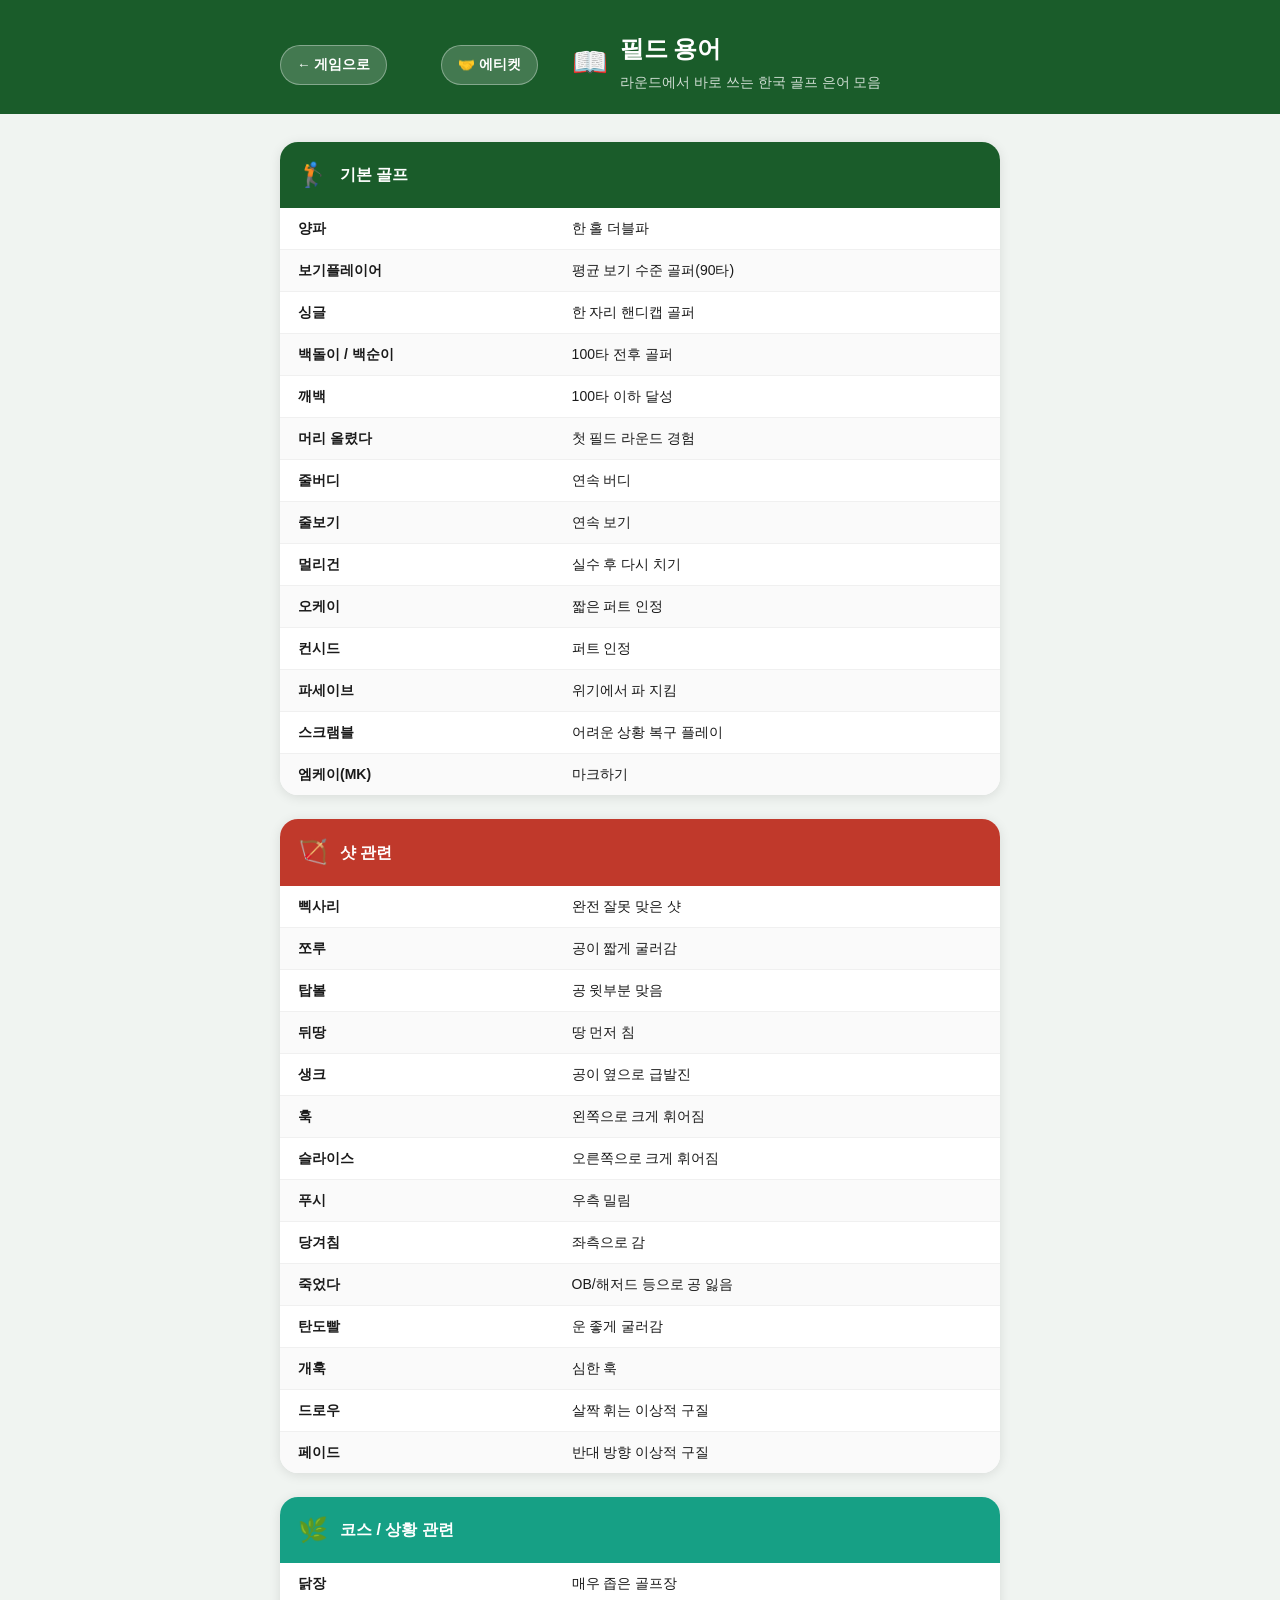
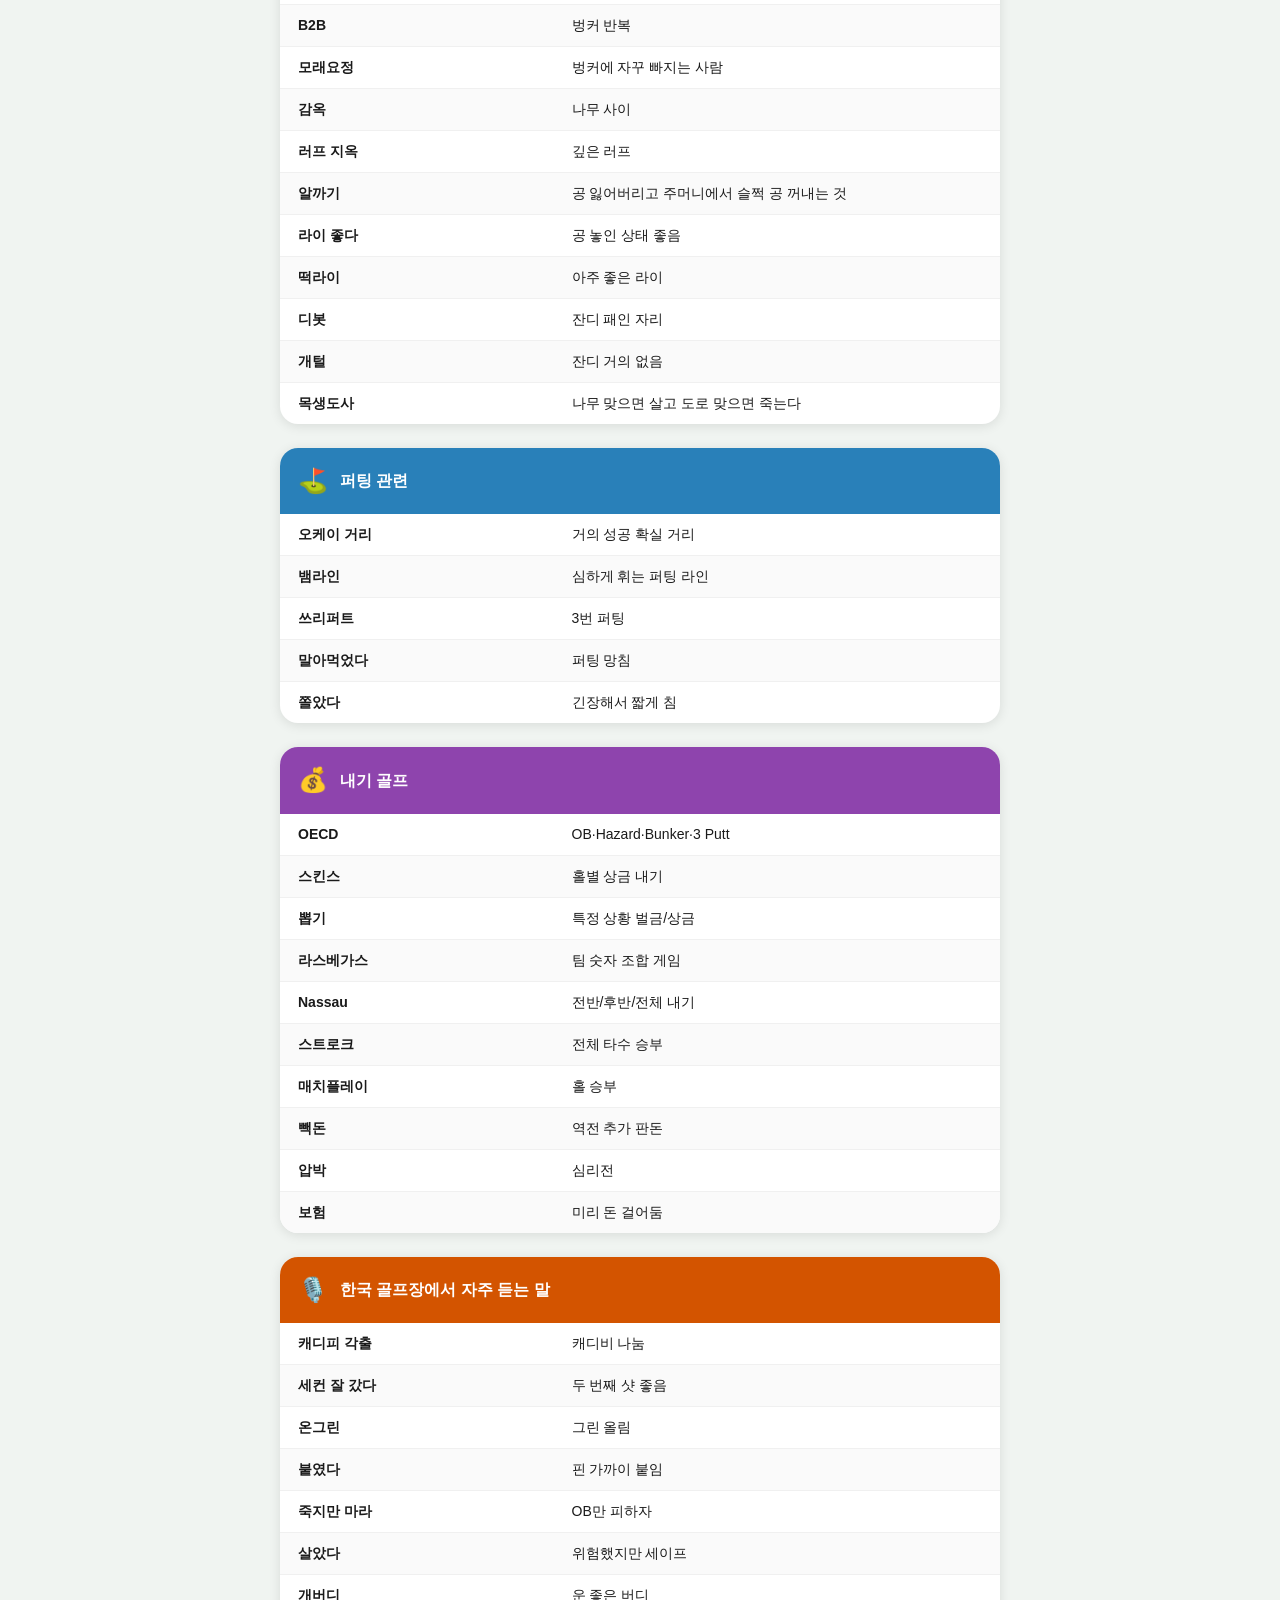
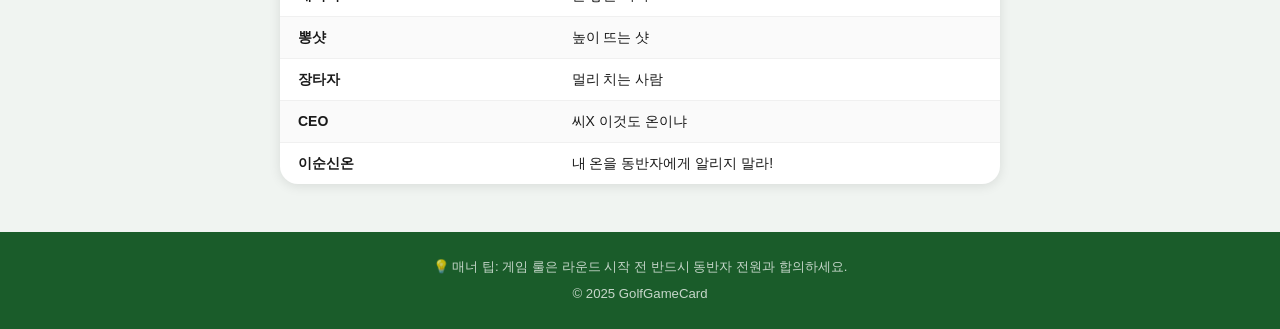
==== commit 1f21af92: "UI 개선 및 콘텐츠 수정 - 필터 버튼 텍스트 단축 (초보추천→초보, 중수추천→중수, 고수용→고수) - 필터 버튼 4개 색상 차별화 (전체·초보·중수·고수) - 헤더 용어 사전 " ====
--- a/terms.html
+++ b/terms.html
@@ -4,7 +4,7 @@
 <head>
   <meta charset="UTF-8">
   <meta name="viewport" content="width=device-width, initial-scale=1.0">
-  <title>골프 용어 사전 — 잉거리의 골프 게임</title>
+  <title>필드 용어 — 잉거리의 골프 게임</title>
   <link rel="icon" type="image/svg+xml" href="favicon.svg">
   <link rel="stylesheet" href="golfgame.css">
   <style>
@@ -140,7 +140,7 @@
       <div class="terms-page-title">
         <div class="page-icon">📖</div>
         <div>
-          <h1>필드 골프 용어 사전</h1>
+          <h1>필드 용어</h1>
           <p class="site-subtitle">라운드에서 바로 쓰는 한국 골프 은어 모음</p>
         </div>
       </div>
--- a/golfgame.css
+++ b/golfgame.css
@@ -133,10 +133,10 @@
 .filter-btn {
   padding: 8px 18px;
   flex-shrink: 0;
-  border: 2px solid var(--color-primary);
+  border: 2px solid var(--filter-color, var(--color-primary));
   border-radius: 999px;
   background: transparent;
-  color: var(--color-primary);
+  color: var(--filter-color, var(--color-primary));
   font-size: 0.875rem;
   font-weight: 600;
   cursor: pointer;
@@ -145,9 +145,14 @@
 
 .filter-btn:hover,
 .filter-btn.active {
-  background: var(--color-primary);
+  background: var(--filter-color, var(--color-primary));
   color: #fff;
 }
+
+.filter-btn[data-filter="전체"]     { --filter-color: #555555; }
+.filter-btn[data-filter="초보추천"] { --filter-color: #2980b9; }
+.filter-btn[data-filter="중수추천"] { --filter-color: #e67e22; }
+.filter-btn[data-filter="고수용"]   { --filter-color: #c0392b; }
 
 .sort-group select {
   padding: 8px 14px;
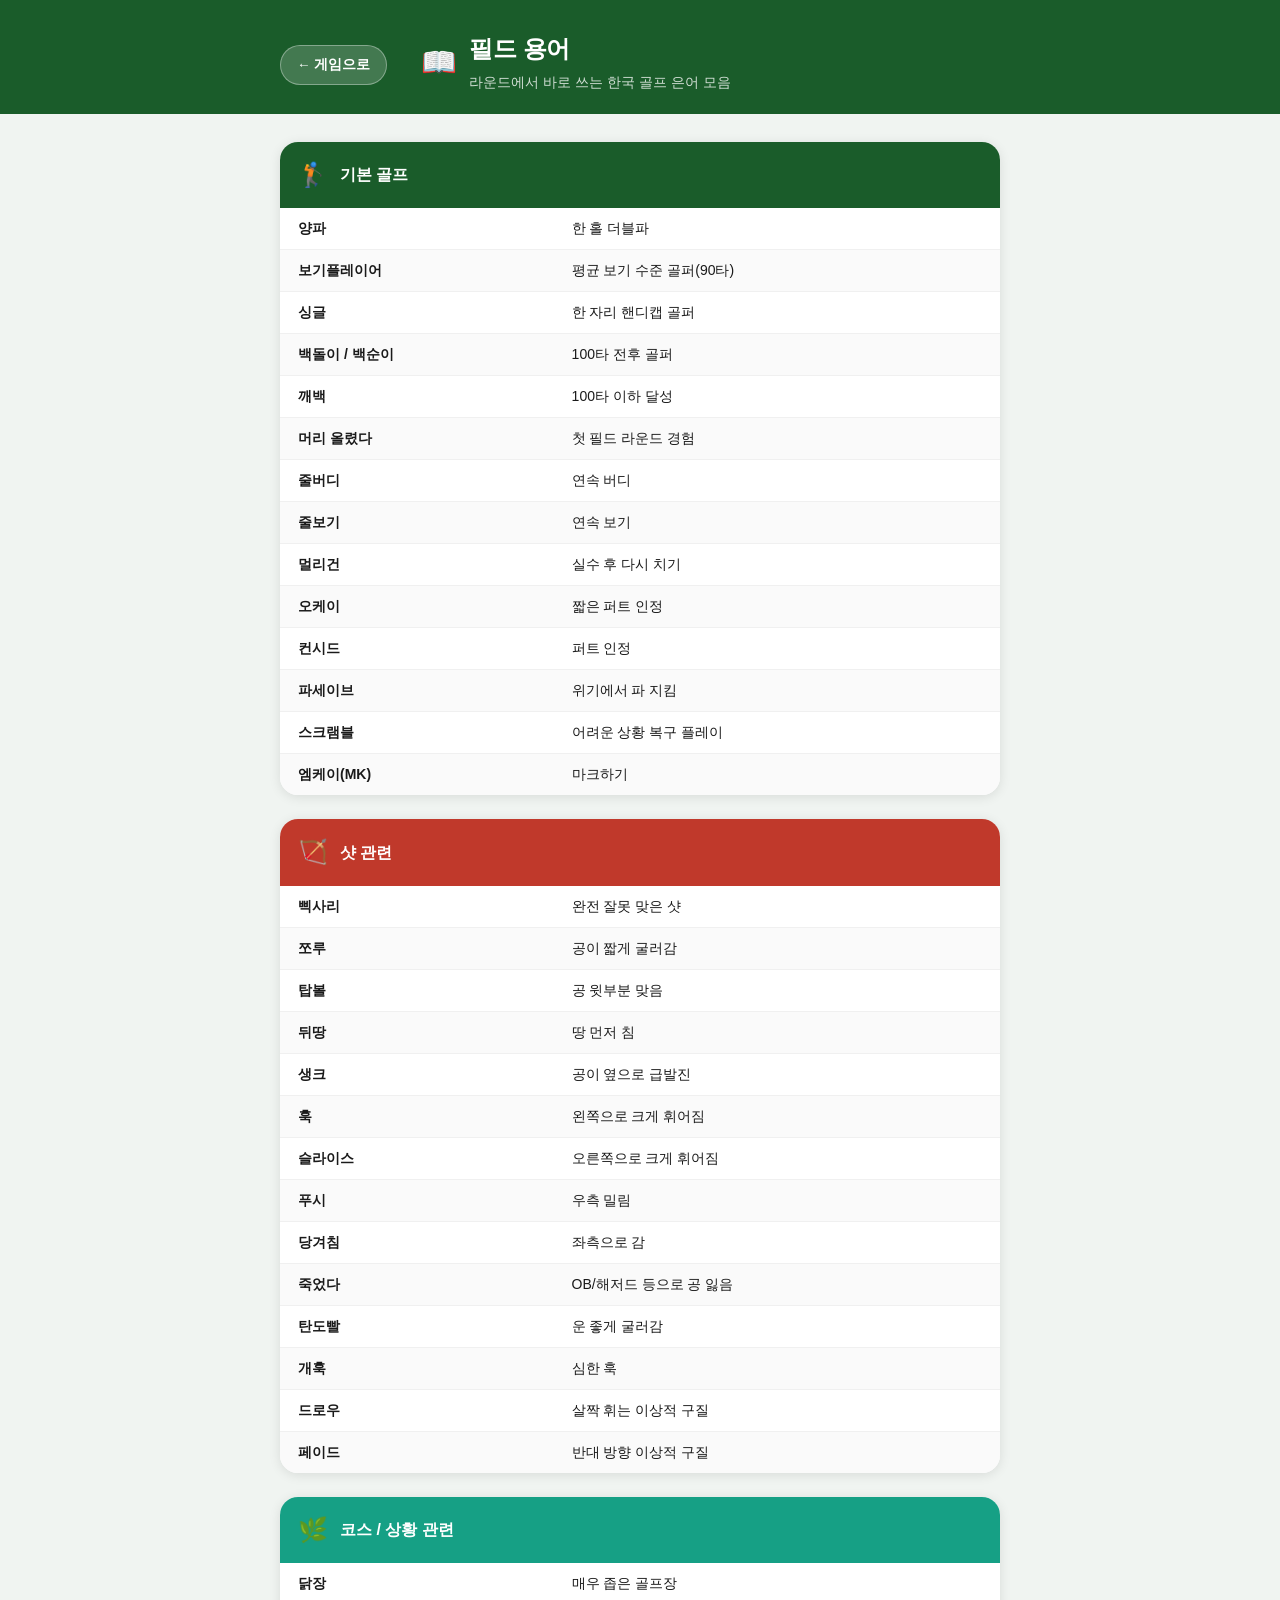
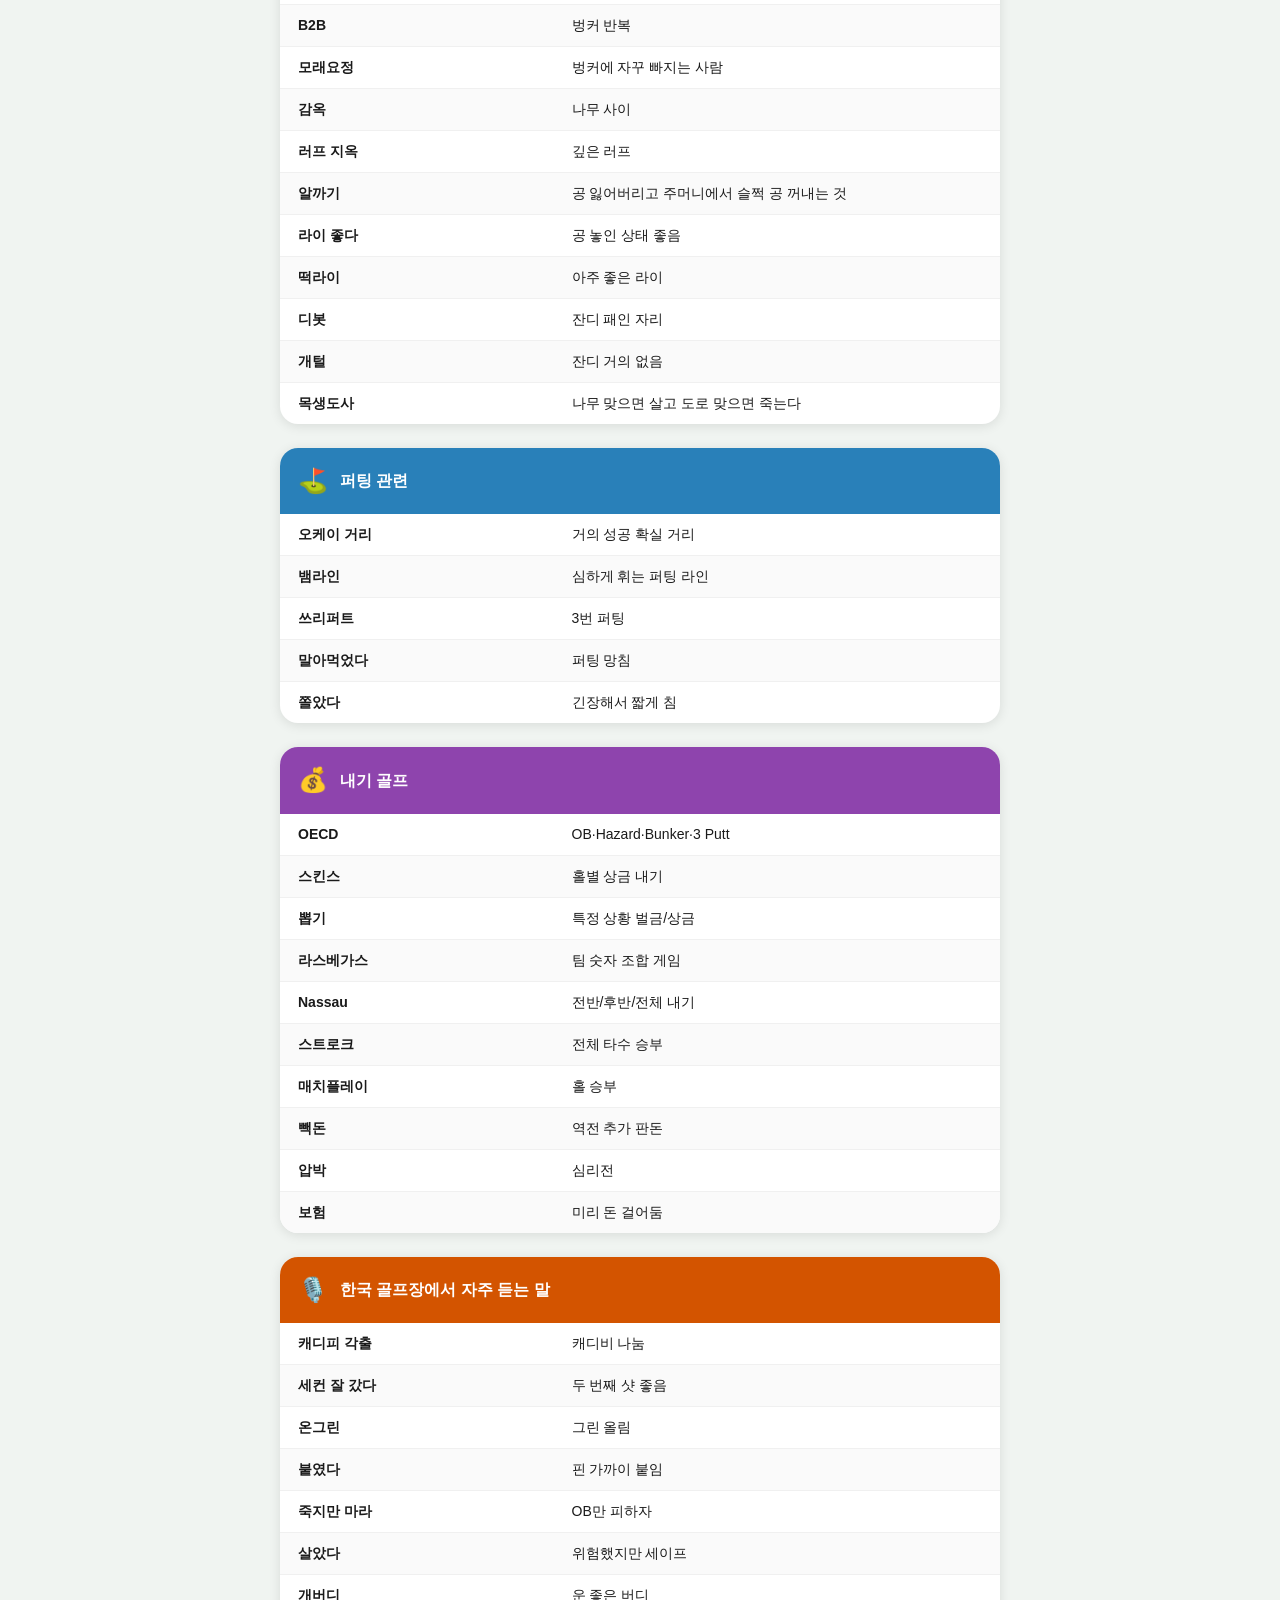
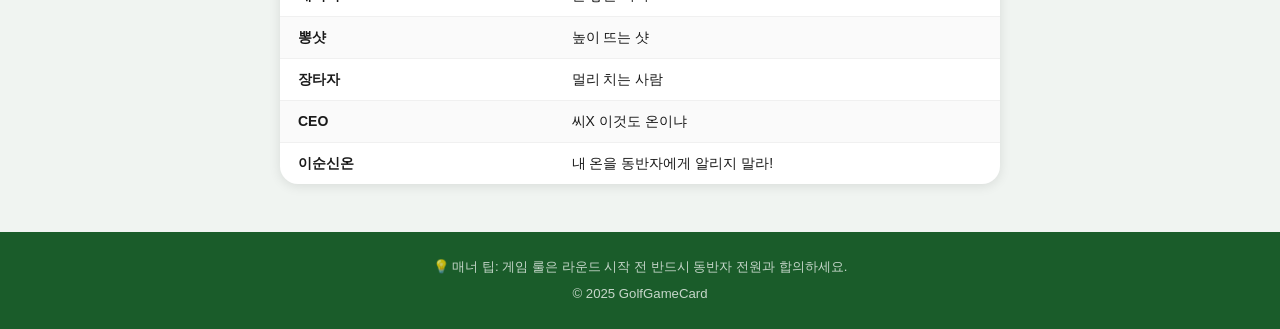
==== commit b13416c5: "필드 용어 페이지에서 에티켓 버튼 제거 Co-Authored-By: Claude Sonnet 4.6 <noreply@anthropic.com>" ====
--- a/terms.html
+++ b/terms.html
@@ -136,7 +136,6 @@
   <header class="terms-page-header">
     <div class="header-inner">
       <a href="index.html" class="back-link">← 게임으로</a>
-      <a href="etiquette.html" class="back-link">🤝 에티켓</a>
       <div class="terms-page-title">
         <div class="page-icon">📖</div>
         <div>
